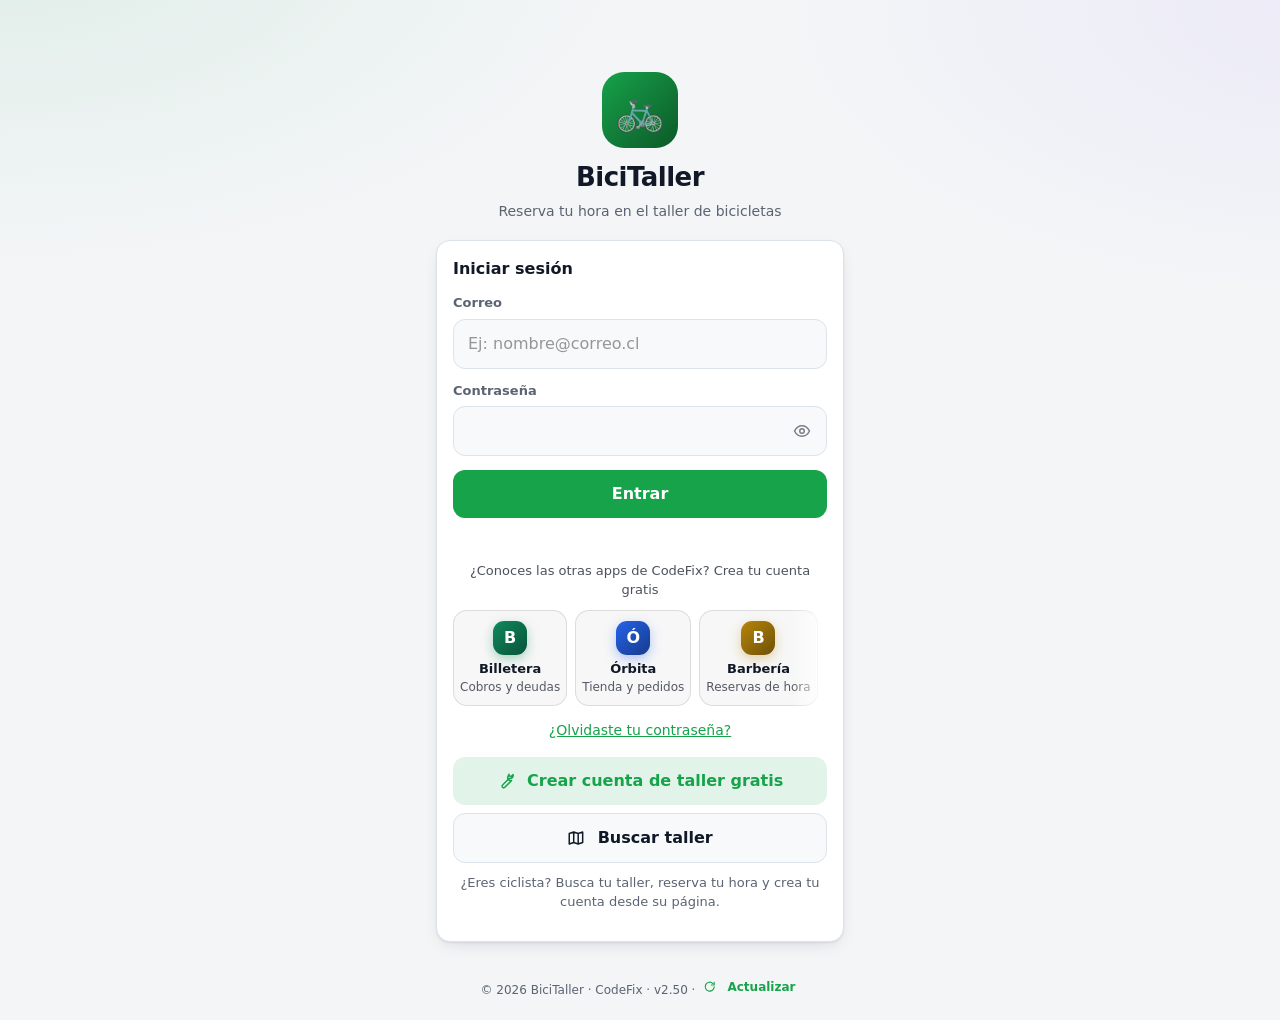
==== index.html @ 2f7cccbc "Datos en bruto inteligentes: montos, teléfonos, RUT, fechas, patentes y correos (núcleo 2.38) Co-Aut" ====
<!doctype html>
<html lang="es">
<head>
<meta charset="utf-8">
<meta name="viewport" content="width=device-width, initial-scale=1, viewport-fit=cover">
<meta name="theme-color" content="#16a34a">
<title>BiciTaller</title>
<link rel="manifest" href="manifest.webmanifest">
<link rel="icon" href="icons/icon-192.png">
<link rel="apple-touch-icon" href="icons/icon-192.png">
<link rel="stylesheet" href="shared/app.css?v=2.2">
<link rel="stylesheet" href="shared/tema.css">
<style>
  main { max-width: 440px; padding-top: 8vh; }
  .marca { text-align: center; margin-bottom: 18px; }
  .marca .logo { width: 76px; height: 76px; border-radius: 22px; margin: 0 auto 10px; display: grid; place-items: center; font-size: 40px;
    background: linear-gradient(135deg, var(--brand), color-mix(in srgb, var(--brand) 55%, #000)); color: #fff; }
  .marca h1 { margin: 0; font-size: 26px; letter-spacing: -.02em; }
</style>
<script src="shared/carga.js"></script>
<script src="shared/humano.js"></script>
</head>
<body>
<main>
  <div class="marca"><div class="logo">🚲</div><h1 id="nombreApp">BiciTaller</h1><p class="muted" id="lema" style="margin:4px 0 0">Reserva tu hora en el taller de bicicletas</p></div>

  <section class="card" id="vEntrar">
    <h2>Iniciar sesión</h2>
    <form id="fEntrar">
      <label for="eEmail">Correo</label><input id="eEmail" type="email" autocomplete="email" required>
      <label for="ePass">Contraseña</label><input id="ePass" type="password" autocomplete="current-password" required>
      <div class="btns"><button type="submit" class="block" id="bEntrar">Entrar</button></div>
      <p class="err" id="eErr"></p>
    </form>
    <p class="muted" style="text-align:center;margin:8px 0 0"><a href="#" id="aOlvide">¿Olvidaste tu contraseña?</a></p>
    <div class="btns" style="margin-top:16px"><a class="btn alt" href="n/#taller">🔧 Crear cuenta de taller gratis</a><a class="btn ghost" href="d/">🗺️ Buscar taller</a></div>
    <p class="sub" style="text-align:center;margin-top:10px">¿Eres ciclista? Busca tu taller, reserva tu hora y crea tu cuenta desde su página.</p>
  </section>

  <section class="card hidden" id="vOlvide">
    <h2>Recuperar contraseña</h2>
    <p class="muted">Te enviaremos un correo con un enlace para crear una contraseña nueva.</p>
    <label for="oEmail">Correo</label><input id="oEmail" type="email" autocomplete="email">
    <div class="btns"><button class="ghost" id="bVolver" type="button">Volver</button><button id="bOlvide" type="button">Enviar enlace</button></div>
    <p class="err" id="oErr"></p>
  </section>

  <section class="card hidden" id="vNueva">
    <h2>Crea tu contraseña nueva</h2>
    <label for="nPass">Contraseña nueva (mínimo 6 caracteres)</label><input id="nPass" type="password" autocomplete="new-password">
    <div class="btns"><button id="bNueva" type="button" class="block">Guardar y entrar</button></div>
    <p class="err" id="nErr"></p>
  </section>
</main>
<script src="shared/config.js?v=2.2"></script>
<script src="shared/vendor/supabase.js"></script>
<script src="shared/app.js?v=2.2"></script>
<script>
(async function () {
  const { $ } = App;
  App.registrarSW(); App.colorApp();
  const params = new URLSearchParams(location.search);
  const volver = params.get('volver');
  const ver = (id) => ['vEntrar', 'vOlvide', 'vNueva'].forEach((v) => $(v).classList.toggle('hidden', v !== id));
  App.cargarPublica().then((p) => {
    App.colorApp();
    if (p.textos.app_nombre) { $('nombreApp').textContent = p.textos.app_nombre; document.title = p.textos.app_nombre; }
    if (p.textos.app_lema) $('lema').textContent = p.textos.app_lema;
  });
  App.pie();
  function seguir(c) {
    if (volver && volver.startsWith('/') && !volver.startsWith('//')) location.replace(volver);
    else location.replace(App.ROOT + App.destino(c));
  }
  let recuperando = /type=recovery/.test(location.hash);
  App.sb.auth.onAuthStateChange((ev) => { if (ev === 'PASSWORD_RECOVERY') { recuperando = true; ver('vNueva'); } });

  $('fEntrar').onsubmit = async (e) => {
    e.preventDefault();
    const b = $('bEntrar'); $('eErr').textContent = ''; b.disabled = true; b.textContent = 'Entrando…';
    try { seguir(await App.entrar($('eEmail').value, $('ePass').value)); }
    catch (err) { $('eErr').textContent = err.message; b.disabled = false; b.textContent = 'Entrar'; }
  };
  $('aOlvide').onclick = (e) => { e.preventDefault(); $('oEmail').value = $('eEmail').value; ver('vOlvide'); };
  $('bVolver').onclick = () => ver('vEntrar');
  $('bOlvide').onclick = async () => {
    $('oErr').textContent = '';
    const { error } = await App.sb.auth.resetPasswordForEmail($('oEmail').value.trim(), { redirectTo: App.ROOT });
    if (error) $('oErr').textContent = App.friendly(error); else { App.toast('📧 Revisa tu correo'); ver('vEntrar'); }
  };
  $('bNueva').onclick = async () => {
    const b = $('bNueva'), clave = $('nPass').value; $('nErr').textContent = '';
    if (clave.length < 6) { $('nErr').textContent = 'La contraseña debe tener al menos 6 caracteres.'; return; }
    const t0 = b.textContent; b.disabled = true; b.textContent = 'Guardando…';
    const { error } = await App.sb.auth.updateUser({ password: clave });
    if (error) { $('nErr').textContent = App.friendly(error); b.disabled = false; b.textContent = t0; return; }
    history.replaceState(null, '', location.pathname);
    seguir(await App.refrescar());
  };
  // Enlace de "Olvidé mi contraseña" (o el que manda Supabase): primero se conectan los botones y recién ahí se muestra la clave nueva
  // (antes se cortaba aquí arriba y "Guardar y entrar" no hacía nada).
  if (recuperando) { ver('vNueva'); return; }
  try { const c = await App.refrescar(); if (c && !recuperando) { seguir(c); return; } } catch (e) { /* sin sesión */ }
})();
</script>
<script src="shared/iconos.js"></script>
<script src="shared/instalar.js"></script>
<script src="shared/barra.js"></script>
<script src="shared/auto.js"></script>
<script src="shared/fotos.js"></script>
<script src="shared/voz.js"></script>
<script src="shared/respaldo.js"></script>
<script src="shared/pagos.js"></script>
<script src="shared/verificar.js"></script>
<script src="shared/premium.js"></script>
<script src="shared/ayuda.js"></script>
<script src="shared/datos.js"></script>
</body>
</html>
---- shared/app.css ----
/* BiciTaller · estilos compartidos. El color de marca (--brand) es el del taller. */
:root {
  --brand: #16a34a;
  --brand-ink: #ffffff;
  --brand-soft: color-mix(in srgb, var(--brand) 12%, transparent);
  --brand-line: color-mix(in srgb, var(--brand) 35%, transparent);
  --bg: #f4f6f8;
  --card: #ffffff;
  --text: #0f172a;
  --muted: #64748b;
  --line: #e3e8ee;
  --field: #f8fafc;
  --ok: #059669;
  --warn: #d97706;
  --bad: #dc2626;
  --gold: #f59e0b;
  --shadow: 0 1px 2px rgba(15, 23, 42, .05), 0 6px 18px rgba(15, 23, 42, .06);
  --r: 18px;
  --r-sm: 12px;
  color-scheme: light;
}
@media (prefers-color-scheme: dark) {
  :root:not([data-theme="light"]) {
    --bg: #0b0f16; --card: #131a25; --text: #e7edf5; --muted: #93a3b8; --line: #243145; --field: #0f1520;
    --brand-soft: color-mix(in srgb, var(--brand) 22%, transparent);
    --shadow: 0 1px 2px rgba(0, 0, 0, .3), 0 6px 20px rgba(0, 0, 0, .25);
    color-scheme: dark;
  }
}
/* Modo oscuro elegido a mano (Mi cuenta → Apariencia) */
:root[data-theme="dark"] {
  --bg: #0b0f16; --card: #131a25; --text: #e7edf5; --muted: #93a3b8; --line: #243145; --field: #0f1520;
  --brand-soft: color-mix(in srgb, var(--brand) 22%, transparent);
  --shadow: 0 1px 2px rgba(0, 0, 0, .3), 0 6px 20px rgba(0, 0, 0, .25);
  color-scheme: dark;
}
.swatch-row { display: flex; flex-wrap: wrap; gap: 8px; margin-top: 6px; align-items: center; }
.swatch-row button { width: 36px; height: 36px; padding: 0; border-radius: 50%; border: 3px solid var(--card); box-shadow: 0 0 0 1px var(--line); }
.swatch-row button.on { box-shadow: 0 0 0 2px var(--text); }
/* Elegir mensual / anual */
.periodos { display: grid; grid-template-columns: 1fr 1fr; gap: 8px; margin-bottom: 10px; }
.periodos .opc { margin: 0; height: 100%; }
.periodos .opc.on { border-width: 2px; }
/* Gráficos */
.chart { display: flex; align-items: flex-end; gap: 6px; height: 150px; margin-top: 10px; }
.chart > div { flex: 1; min-width: 0; display: flex; flex-direction: column; align-items: center; justify-content: flex-end; gap: 4px; height: 100%; font-size: 11px; color: var(--muted); }
.chart > div i { display: block; width: 100%; max-width: 46px; border-radius: 7px 7px 0 0; background: var(--brand); min-height: 2px; }
.chart > div i.b2 { background: color-mix(in srgb, var(--brand) 40%, var(--line)); border-radius: 0; }
.chart > div b { color: var(--text); font-size: 11px; white-space: nowrap; }
.hbar { display: grid; grid-template-columns: minmax(110px, 46%) 1fr auto; gap: 8px; align-items: center; margin: 8px 0; font-size: 14px; }
.hbar span { overflow: hidden; text-overflow: ellipsis; white-space: nowrap; }
.hbar div { height: 12px; border-radius: 99px; background: var(--line); overflow: hidden; }
.hbar div i { display: block; height: 100%; background: var(--brand); border-radius: 99px; }
.leyenda { display: flex; flex-wrap: wrap; gap: 12px; font-size: 13px; color: var(--muted); margin-top: 8px; }
.leyenda i { display: inline-block; width: 10px; height: 10px; border-radius: 3px; margin-right: 4px; vertical-align: middle; }
* { box-sizing: border-box; }
html, body { margin: 0; }
body {
  background: var(--bg); color: var(--text);
  font: 16px/1.5 system-ui, -apple-system, "Segoe UI", Roboto, "Helvetica Neue", Arial, sans-serif;
  -webkit-font-smoothing: antialiased; -webkit-tap-highlight-color: transparent;
}
body.con-tabs { padding-bottom: calc(80px + env(safe-area-inset-bottom)); }
a { color: var(--brand); }
img { max-width: 100%; }

/* Barra superior */
header.top {
  position: sticky; top: 0; z-index: 10; display: flex; align-items: center; gap: 10px;
  padding: calc(10px + env(safe-area-inset-top)) 16px 10px;
  background: color-mix(in srgb, var(--card) 90%, transparent); backdrop-filter: blur(14px); -webkit-backdrop-filter: blur(14px);
  border-bottom: 1px solid var(--line);
}
header.top .logo { width: 34px; height: 34px; border-radius: 10px; flex: none; display: grid; place-items: center; font-size: 18px;
  background: var(--brand) center / cover no-repeat; color: var(--brand-ink); }
header.top h1 { font-size: 17px; margin: 0; flex: 1; min-width: 0; white-space: nowrap; overflow: hidden; text-overflow: ellipsis; }
header.top .icon-btn { position: relative; }
.icon-btn { width: 40px; height: 40px; border-radius: 12px; display: grid; place-items: center; border: 0; background: var(--field);
  color: var(--text); font-size: 19px; cursor: pointer; padding: 0; text-decoration: none; }
.badge { position: absolute; top: -4px; right: -4px; min-width: 19px; height: 19px; padding: 0 5px; border-radius: 99px;
  background: var(--bad); color: #fff; font-size: 11px; font-weight: 700; display: grid; place-items: center; }

main { max-width: 780px; margin: 0 auto; padding: 16px; }

/* Tarjetas */
.card { background: var(--card); border: 1px solid var(--line); border-radius: var(--r); padding: 16px; margin-bottom: 14px; box-shadow: var(--shadow); }
.card h2 { font-size: 16px; margin: 0 0 10px; display: flex; align-items: center; gap: 8px; flex-wrap: wrap; }
.card h3 { font-size: 15px; margin: 14px 0 6px; }
.grid { display: grid; gap: 12px; }
.grid > .card { margin: 0; }
.stats { display: grid; grid-template-columns: repeat(auto-fill, minmax(150px, 1fr)); gap: 10px; margin-bottom: 14px; }
.stats .card { margin: 0; padding: 12px 14px; }
.stats b { display: block; font-size: 22px; letter-spacing: -.02em; font-variant-numeric: tabular-nums; }
.stats span { font-size: 13px; color: var(--muted); }

/* Formularios */
label { display: block; font-size: 13px; font-weight: 600; color: var(--muted); margin: 12px 0 6px; }
input, select, textarea {
  width: 100%; padding: 12px 14px; font: inherit; color: var(--text); background: var(--field);
  border: 1px solid var(--line); border-radius: var(--r-sm);
}
input:focus, select:focus, textarea:focus { outline: none; border-color: var(--brand); box-shadow: 0 0 0 4px var(--brand-soft); }
textarea { min-height: 80px; resize: vertical; }
input[type=checkbox], input[type=radio] { width: 20px; height: 20px; accent-color: var(--brand); flex: none; }
input[type=color] { padding: 4px; height: 46px; }
.row { display: flex; gap: 10px; flex-wrap: wrap; }
.row > * { flex: 1 1 140px; min-width: 0; }
.check { display: flex; align-items: center; gap: 10px; font-size: 15px; color: var(--text); font-weight: 500; margin: 12px 0 0; }

/* Botones */
button, .btn {
  display: inline-flex; align-items: center; justify-content: center; gap: 6px; padding: 12px 18px;
  font: inherit; font-weight: 600; border: 0; border-radius: var(--r-sm); cursor: pointer; text-decoration: none;
  background: var(--brand); color: var(--brand-ink); transition: filter .15s, transform .08s;
}
button:hover, .btn:hover { filter: brightness(1.06); }
button:active, .btn:active { transform: scale(.98); }
button:disabled { opacity: .5; cursor: default; }
button:focus-visible, .btn:focus-visible { outline: 3px solid var(--brand-line); outline-offset: 2px; }
.alt { background: var(--brand-soft) !important; color: var(--brand) !important; }
.ghost { background: var(--field) !important; color: var(--text) !important; border: 1px solid var(--line) !important; }
.danger { background: color-mix(in srgb, var(--bad) 12%, transparent) !important; color: var(--bad) !important; }
.okb { background: var(--ok) !important; color: #fff !important; }
.gold { background: linear-gradient(135deg, #fbbf24, #f59e0b) !important; color: #3b2300 !important; }
.small { padding: 8px 12px; font-size: 14px; border-radius: 10px; }
.block { width: 100%; }
.btns { display: flex; flex-wrap: wrap; gap: 8px; margin-top: 14px; }
.btns > * { flex: 1 1 auto; }

/* Listas */
.list { list-style: none; padding: 0; margin: 0; }
.list li { display: flex; align-items: center; gap: 10px; padding: 12px 0; border-bottom: 1px solid var(--line); }
.list li:last-child { border-bottom: 0; }
.grow { flex: 1; min-width: 0; overflow-wrap: anywhere; }
.muted { color: var(--muted); font-size: 14px; }
.sub { color: var(--muted); font-size: 13px; }
.empty { text-align: center; color: var(--muted); padding: 26px 8px; }
.err { color: var(--bad); font-size: 14px; min-height: 1.2em; margin: 8px 0 0; }
.hidden { display: none !important; }
.clic { cursor: pointer; }

/* Etiquetas */
.pill { display: inline-flex; align-items: center; gap: 4px; font-size: 12px; font-weight: 700; line-height: 1; padding: 5px 9px;
  border-radius: 99px; background: var(--field); color: var(--muted); border: 1px solid var(--line); white-space: nowrap; }
.pill.ok { background: color-mix(in srgb, var(--ok) 15%, transparent); color: var(--ok); border-color: transparent; }
.pill.warn { background: color-mix(in srgb, var(--warn) 16%, transparent); color: var(--warn); border-color: transparent; }
.pill.bad { background: color-mix(in srgb, var(--bad) 13%, transparent); color: var(--bad); border-color: transparent; }
.pill.info { background: color-mix(in srgb, #3b82f6 15%, transparent); color: #2563eb; border-color: transparent; }
.pill.pro { background: linear-gradient(135deg, #fbbf24, #f59e0b); color: #3b2300; border-color: transparent; }
.pill.dark { background: var(--text); color: var(--card); border-color: transparent; }
.stars { color: var(--gold); letter-spacing: 1px; white-space: nowrap; }

/* Pestañas inferiores */
nav.tabs {
  position: fixed; left: 0; right: 0; bottom: 0; z-index: 10; display: flex; gap: 4px;
  padding: 6px 8px calc(6px + env(safe-area-inset-bottom));
  background: color-mix(in srgb, var(--card) 92%, transparent); backdrop-filter: blur(14px); -webkit-backdrop-filter: blur(14px);
  border-top: 1px solid var(--line);
}
nav.tabs button { flex: 1; flex-direction: column; gap: 2px; background: none; color: var(--muted); font-size: 11.5px; padding: 6px 2px; border-radius: 14px; position: relative; }
nav.tabs button span.i { font-size: 20px; line-height: 1.1; }
nav.tabs button.on { color: var(--brand); background: var(--brand-soft); }
nav.tabs .badge { top: 0; right: calc(50% - 22px); }
.seg { display: flex; gap: 6px; overflow-x: auto; padding-bottom: 8px; margin-bottom: 4px; scrollbar-width: none; }
.seg::-webkit-scrollbar { display: none; }
.seg button { flex: none; padding: 8px 12px; font-size: 14px; border-radius: 99px; background: var(--card); color: var(--text); border: 1px solid var(--line); }
.seg button.on { background: var(--brand); color: var(--brand-ink); border-color: transparent; }
.view { display: none; }
.view.on { display: block; animation: aparecer .18s ease-out; }
@keyframes aparecer { from { opacity: .4; transform: translateY(4px); } to { opacity: 1; transform: none; } }
@media (prefers-reduced-motion: reduce) { .view.on { animation: none; } }

/* Calendario de días y horas */
.dias { display: flex; gap: 6px; overflow-x: auto; padding: 2px 0 8px; scrollbar-width: thin; }
.dias button { flex: none; flex-direction: column; gap: 0; min-width: 58px; padding: 8px 6px; font-size: 12px;
  background: var(--field); color: var(--text); border: 1px solid var(--line); }
.dias button b { font-size: 18px; }
.dias button.on { background: var(--brand); color: var(--brand-ink); border-color: transparent; }
.dias button:disabled { opacity: .35; }
.horas { display: grid; grid-template-columns: repeat(auto-fill, minmax(78px, 1fr)); gap: 8px; margin-top: 8px; }
.horas button { background: var(--field); color: var(--text); border: 1px solid var(--line); padding: 10px 4px; }
.horas button.on { background: var(--brand); color: var(--brand-ink); border-color: transparent; }
.opc { display: flex; gap: 10px; align-items: flex-start; width: 100%; text-align: left; justify-content: flex-start; padding: 12px 14px;
  background: var(--field); color: var(--text); border: 1px solid var(--line); font-weight: 500; margin-bottom: 8px; }
.opc.on { border-color: var(--brand); box-shadow: 0 0 0 3px var(--brand-soft); background: var(--card); }
.opc small { display: block; color: var(--muted); font-weight: 400; }

/* Diálogos y avisos */
dialog { border: 0; border-radius: var(--r); padding: 0; width: min(560px, calc(100vw - 24px)); max-height: calc(100vh - 40px);
  background: var(--card); color: var(--text); box-shadow: 0 20px 60px rgba(0, 0, 0, .35); }
dialog::backdrop { background: rgba(15, 23, 42, .55); }
dialog .card { margin: 0; border: 0; box-shadow: none; }
#toast { position: fixed; left: 50%; bottom: calc(92px + env(safe-area-inset-bottom)); transform: translateX(-50%) translateY(14px);
  background: var(--text); color: var(--card); padding: 12px 18px; border-radius: 14px; font-weight: 500; opacity: 0;
  pointer-events: none; transition: .22s; max-width: 92vw; z-index: 100; text-align: center; }
#toast.show { opacity: 1; transform: translateX(-50%) translateY(0); }
.aviso { display: flex; gap: 10px; padding: 12px 14px; border-radius: var(--r-sm); background: var(--brand-soft); margin-bottom: 14px; font-size: 14px; }
.aviso.warn { background: color-mix(in srgb, var(--warn) 14%, transparent); }
.aviso.bad { background: color-mix(in srgb, var(--bad) 12%, transparent); }
.notif { padding: 12px 0; border-bottom: 1px solid var(--line); cursor: pointer; }
.notif.nueva b::before { content: '● '; color: var(--brand); }
.comprobante img { width: 100%; border-radius: 12px; border: 1px solid var(--line); background: #fff; }
.qr img { width: 180px; height: 180px; image-rendering: pixelated; background: #fff; padding: 8px; border-radius: 12px; }
.link { word-break: break-all; font-size: 14px; background: var(--field); border: 1px solid var(--line); border-radius: 10px; padding: 10px; }
.precio { font-weight: 800; font-variant-numeric: tabular-nums; }
.antes { text-decoration: line-through; color: var(--muted); font-size: 13px; margin-left: 6px; }
.hero { display: flex; gap: 14px; align-items: center; }
.hero .logo { width: 64px; height: 64px; border-radius: 18px; flex: none; display: grid; place-items: center; font-size: 30px;
  background: var(--brand) center / cover no-repeat; color: var(--brand-ink); }
.hero h1 { margin: 0; font-size: 22px; letter-spacing: -.02em; }
.plan { border: 2px solid var(--line); }
.plan.premium { border-color: var(--gold); background: linear-gradient(160deg, color-mix(in srgb, var(--gold) 9%, var(--card)), var(--card) 60%); }
.plan ul { padding-left: 20px; margin: 8px 0; }
footer.pie { text-align: center; font-size: 12px; color: var(--muted); padding: 20px 8px 6px; }
footer.pie button { background: none; color: var(--brand); padding: 2px 4px; font-size: 12px; font-weight: 700; }
.items .it { display: grid; grid-template-columns: 70px 1fr 40px; gap: 6px; margin-bottom: 8px; }
.items .it input[data-k=nombre] { grid-column: 1 / -1; }
.items .it input { padding: 9px 10px; }
.items .it button { padding: 6px; }
.tl { list-style: none; padding: 0; margin: 10px 0 0; }
.tl li { position: relative; padding: 0 0 14px 26px; color: var(--muted); font-size: 14px; }
.tl li::before { content: ''; position: absolute; left: 5px; top: 6px; width: 11px; height: 11px; border-radius: 50%; background: var(--line); }
.tl li.ok { color: var(--text); }
.tl li.ok::before { background: var(--brand); }
.cuenta-atras { font-size: 28px; font-weight: 800; font-variant-numeric: tabular-nums; }
@media print { header.top, nav.tabs, .btns, .no-print { display: none !important; } body { background: #fff; padding: 0; } }
.chatwin { position: fixed; right: 12px; bottom: calc(84px + env(safe-area-inset-bottom)); width: min(380px, calc(100vw - 24px)); z-index: 60;
  background: var(--card); border: 1px solid var(--line); border-radius: 18px; box-shadow: 0 16px 40px rgba(0, 0, 0, .3); overflow: hidden; }
.chathead { display: flex; align-items: center; gap: 6px; padding: 8px 10px; background: var(--brand); color: var(--brand-ink); }
.chathead b { cursor: pointer; white-space: nowrap; overflow: hidden; text-overflow: ellipsis; }
.chathead .icon-btn { width: 32px; height: 32px; font-size: 15px; background: color-mix(in srgb, var(--brand-ink) 18%, transparent); color: var(--brand-ink); }
.chathead .badge { position: static; }
.chatwin.min .chatbody { display: none; }
.chatwin.min { width: auto; max-width: 260px; }
.chatmsgs { height: min(50vh, 380px); overflow: auto; display: flex; flex-direction: column; gap: 6px; padding: 10px; }
.burb { max-width: 80%; padding: 8px 12px; border-radius: 14px; align-self: flex-start; background: var(--field); border: 1px solid var(--line); overflow-wrap: anywhere; }
.burb.mia { align-self: flex-end; background: var(--brand); color: var(--brand-ink); border-color: transparent; }
.burb img { display: block; max-width: 100%; border-radius: 10px; margin-bottom: 4px; cursor: pointer; }
.burb .hora { font-size: 11px; opacity: .7; margin-top: 2px; }
.chatin { display: flex; gap: 6px; padding: 8px; border-top: 1px solid var(--line); align-items: center; }
.chatin .chattxt { flex: 1; padding: 10px 12px; }
.chatin .chatenv { padding: 10px 14px; }
.flotante { position: fixed; right: 14px; z-index: 9; width: 46px; height: 46px; border-radius: 50%; padding: 0; font-size: 20px; box-shadow: 0 6px 18px rgba(0, 0, 0, .25); }
.flotante .badge { top: -4px; right: -4px; }
/* Botón flotante de ayuda: el contenido termina antes de él y se esconde mientras bajas (vuelve al soltar). */
body:has(> .flotante) main { padding-bottom: 76px; }
.flotante { transition: opacity .2s, transform .2s; }
.flotante.cfx-esconde { opacity: 0; transform: scale(.8); pointer-events: none; }
.cfx-cab > .flotante.en-cab { position: relative; right: auto; bottom: auto; width: 36px; height: 36px; min-height: 0; font-size: 16px; display: grid; place-items: center; box-shadow: 0 1px 3px rgba(15, 23, 42, .12); }
.cfx-cab > .flotante.en-cab svg { width: 20px; height: 20px; margin: 0; }
---- shared/tema.css ----
/* CodeFix · Núcleo · Diseño común de todas las apps (mismo archivo en cada repositorio).
   Misma familia visual (la de la Billetera): fondo, tarjetas, textos, bordes, radios, sombras, letra y modo oscuro.
   Cada app conserva SU color de marca (--brand / --marca), y el que elige el negocio en la app sigue mandando
   (se aplica en línea sobre <html> y le gana a este archivo). Se carga DESPUÉS del CSS propio de cada app.
   Las variables tienen los nombres de todas las apps (brand/bg/card/text… y marca/fondo/tarjeta/texto…). */
:root {
  --cfx-fondo: #f3f5f7; --cfx-tarjeta: #ffffff; --cfx-campo: #f7f9fb; --cfx-texto: #111827; --cfx-texto-2: #5b6472;
  --cfx-borde: #dce3ea; --cfx-sombra: 0 1px 2px rgba(15, 23, 42, .07), 0 6px 18px -6px rgba(15, 23, 42, .14);
  --cfx-radio: 14px; --cfx-radio-chico: 12px;
  --cfx-letra: system-ui, -apple-system, "Segoe UI", Roboto, "Helvetica Neue", Arial, sans-serif;
  --cfx-ok: #16a34a; --cfx-mal: #dc2626; --cfx-aviso: #ea580c;
}
:root, :root[data-theme="light"] {
  /* nombres de CodeFix Apps, Barbería, BiciTaller, Estaciona y Centro de Mando */
  --bg: var(--cfx-fondo); --card: var(--cfx-tarjeta); --card2: var(--cfx-campo); --field: var(--cfx-campo);
  --text: var(--cfx-texto); --ink: var(--cfx-texto); --muted: var(--cfx-texto-2); --line: var(--cfx-borde);
  --shadow: var(--cfx-sombra); --radius: var(--cfx-radio); --radius-sm: var(--cfx-radio-chico); --r: var(--cfx-radio); --r-sm: var(--cfx-radio-chico);
  --font: var(--cfx-letra); --ok: var(--cfx-ok); --bad: var(--cfx-mal);
  /* nombres de la Billetera */
  --fondo: var(--cfx-fondo); --tarjeta: var(--cfx-tarjeta); --texto: var(--cfx-texto); --texto-2: var(--cfx-texto-2);
  --borde: var(--cfx-borde); --sombra: var(--cfx-sombra); --radio: var(--cfx-radio);
}
/* Modo oscuro: automático según el celular, o el que elija la persona en la app */
@media (prefers-color-scheme: dark) {
  :root:not([data-theme="light"]):not(.claro):not(.light) {
    --cfx-fondo: #0e1318; --cfx-tarjeta: #161d25; --cfx-campo: #1b232d; --cfx-texto: #e8edf2; --cfx-texto-2: #9aa6b2;
    --cfx-borde: #2d3a49; --cfx-sombra: 0 1px 0 rgba(255, 255, 255, .03) inset, 0 8px 22px -10px rgba(0, 0, 0, .75);
  }
}
:root[data-theme="dark"], html.dark, html.oscuro, body.dark, body.oscuro {
  --cfx-fondo: #0e1318; --cfx-tarjeta: #161d25; --cfx-campo: #1b232d; --cfx-texto: #e8edf2; --cfx-texto-2: #9aa6b2;
  --cfx-borde: #2d3a49; --cfx-sombra: 0 1px 0 rgba(255, 255, 255, .03) inset, 0 8px 22px -10px rgba(0, 0, 0, .75);
  --bg: var(--cfx-fondo); --card: var(--cfx-tarjeta); --card2: var(--cfx-campo); --field: var(--cfx-campo);
  --text: var(--cfx-texto); --ink: var(--cfx-texto); --muted: var(--cfx-texto-2); --line: var(--cfx-borde); --shadow: var(--cfx-sombra);
  --fondo: var(--cfx-fondo); --tarjeta: var(--cfx-tarjeta); --texto: var(--cfx-texto); --texto-2: var(--cfx-texto-2);
  --borde: var(--cfx-borde); --sombra: var(--cfx-sombra);
}
/* Detalles comunes que dan la misma "familia" sin cambiar cómo funciona cada pantalla */
body { font-family: var(--cfx-letra); -webkit-font-smoothing: antialiased; }
input, select, textarea, button { font-family: inherit; }
:focus-visible { outline: 3px solid color-mix(in srgb, var(--brand, var(--marca, #2563eb)) 45%, transparent); outline-offset: 2px; }
/* ===== Núcleo 1.2 · Barra de abajo común (nucleo/barra.js): [principal][principal][ + ][principal][Más] =====
   En celulares y tablets. En computador cada app mantiene su menú (barra lateral, etc.). */
@media (max-width: 899px) {
  nav.cfx-barra {
    position: fixed !important; left: 0 !important; right: 0 !important; bottom: 0 !important; top: auto !important; width: auto !important; z-index: 40;
    display: grid !important; grid-template-columns: repeat(var(--cfx-n, 5), minmax(0, 1fr)) !important; align-items: end; gap: 0 !important;
    padding: 6px 4px calc(6px + env(safe-area-inset-bottom)) !important; margin: 0 !important; border: 0 !important; border-top: 1px solid var(--cfx-borde) !important; border-radius: 0 !important;
    background: var(--cfx-tarjeta) !important; box-shadow: 0 -4px 18px rgba(15, 23, 42, .06) !important; backdrop-filter: none !important; -webkit-backdrop-filter: none !important; overflow: visible !important;
  }
  nav.cfx-barra > a, nav.cfx-barra > button {
    display: flex !important; flex-direction: column !important; align-items: center !important; justify-content: flex-end !important; gap: 3px !important;
    min-width: 0 !important; width: auto !important; height: auto !important; min-height: 50px !important; margin: 0 !important; padding: 4px 2px !important;
    border: 0 !important; border-radius: 12px !important; background: none !important; box-shadow: none !important;
    color: var(--cfx-texto-2) !important; font: 600 11px/1.15 var(--cfx-letra) !important; text-align: center !important; text-decoration: none !important;
    white-space: nowrap; overflow: hidden; text-overflow: ellipsis; position: relative; transform: none !important;
    -webkit-tap-highlight-color: transparent; outline: none;  /* sin mancha oscura al tocar (Android) */
  }
  nav.cfx-barra > :focus-visible { outline: 2px solid var(--brand, var(--marca, #2563eb)); outline-offset: 2px; }
  nav.cfx-barra > a > small, nav.cfx-barra > button > small { font: inherit !important; margin: 0 !important; }
  nav.cfx-barra > a > span:first-child, nav.cfx-barra > button > span:first-child, nav.cfx-barra .cfx-ico {
    display: grid !important; place-items: center !important; width: 26px !important; height: 26px !important; margin: 0 auto !important; padding: 0 !important;
    font-size: 21px !important; line-height: 1 !important; background: none !important; box-shadow: none !important; border-radius: 0 !important; color: inherit !important;
  }
  nav.cfx-barra svg { width: 23px !important; height: 23px !important; display: block; margin: 0 auto; }
  nav.cfx-barra > .on, nav.cfx-barra > .activo, nav.cfx-barra > [aria-current="page"] { color: var(--brand, var(--marca, #2563eb)) !important; }
  nav.cfx-barra > .on::before, nav.cfx-barra > .activo::before { content: ''; position: absolute; top: 0; left: 30%; right: 30%; height: 3px; border-radius: 0 0 3px 3px; background: currentColor; }
  /* El + grande, con color, un poco más arriba que el resto */
  nav.cfx-barra > .cfx-mas { overflow: visible; color: var(--cfx-texto) !important; font-size: 0 !important; justify-content: center !important; }  /* solo el +, sin texto */
  nav.cfx-barra > .cfx-mas::before { display: none; }
  nav.cfx-barra > .cfx-mas .cfx-ico, nav.cfx-barra > .cfx-mas > svg:first-child, nav.cfx-barra > .cfx-mas > span:first-child {
    width: 56px !important; height: 56px !important; margin: -22px auto 0 !important; border-radius: 50% !important;
    background: var(--brand, var(--marca, #2563eb)) !important; color: var(--cfx-mas-ink, #111827) !important;
    box-shadow: 0 6px 16px color-mix(in srgb, var(--brand, var(--marca, #2563eb)) 45%, transparent), 0 0 0 4px var(--cfx-tarjeta) !important;
  }
  nav.cfx-barra > .cfx-mas span svg { width: 28px !important; height: 28px !important; margin: 0 !important; }
  nav.cfx-barra > .cfx-mas > svg:first-child { padding: 14px !important; box-sizing: border-box !important; }
  nav.cfx-barra > .cfx-mas:active > :first-child { transform: scale(.94); }
  nav.cfx-barra .cfx-oculto { display: none !important; }
  nav.cfx-barra .badge, nav.cfx-barra .punto { position: absolute !important; top: 2px !important; left: calc(50% + 6px) !important; right: auto !important; }
  body.cfx-con-barra { padding-bottom: calc(78px + env(safe-area-inset-bottom)) !important; }
}
/* Computador (900 px o más): la misma barra pasa a ser un menú lateral. Se ven todos los botones (sin "Más" ni repetidos) y el + arriba. */
@media (min-width: 900px) {
  nav.cfx-barra {
    position: fixed !important; top: 0 !important; bottom: 0 !important; left: 0 !important; right: auto !important; width: 220px !important; height: auto !important; z-index: 40;
    display: flex !important; flex-direction: column !important; align-items: stretch !important; justify-content: flex-start !important; gap: 4px !important;
    padding: 76px 10px 16px !important; margin: 0 !important; border: 0 !important; border-right: 1px solid var(--cfx-borde) !important; border-radius: 0 !important;
    background: var(--cfx-tarjeta) !important; box-shadow: none !important; overflow-y: auto !important; transform: none !important; backdrop-filter: none !important;
  }
  nav.cfx-barra > a, nav.cfx-barra > button {
    display: flex !important; flex-direction: row !important; align-items: center !important; justify-content: flex-start !important; gap: 12px !important; flex: none !important;
    width: 100% !important; min-width: 0 !important; height: auto !important; min-height: 44px !important; margin: 0 !important; padding: 10px 12px !important;
    border: 0 !important; border-radius: 12px !important; background: none !important; box-shadow: none !important; transform: none !important;
    color: var(--cfx-texto-2) !important; font: 600 14px/1.2 var(--cfx-letra) !important; text-align: left !important; text-decoration: none !important;
    white-space: nowrap; overflow: hidden; text-overflow: ellipsis; position: relative; cursor: pointer;
  }
  nav.cfx-barra > a:hover, nav.cfx-barra > button:hover { background: var(--cfx-campo) !important; }
  nav.cfx-barra > a > small, nav.cfx-barra > button > small { font: inherit !important; margin: 0 !important; }
  nav.cfx-barra > a > span:first-child, nav.cfx-barra > button > span:first-child, nav.cfx-barra .cfx-ico {
    display: grid !important; place-items: center !important; flex: none !important; width: 24px !important; height: 24px !important; margin: 0 !important; padding: 0 !important;
    font-size: 19px !important; line-height: 1 !important; background: none !important; box-shadow: none !important; border-radius: 0 !important; color: inherit !important;
  }
  nav.cfx-barra svg { width: 20px !important; height: 20px !important; display: block; margin: 0 !important; padding: 0 !important; }
  nav.cfx-barra > .on, nav.cfx-barra > .activo, nav.cfx-barra > [aria-current="page"] {
    color: var(--brand, var(--marca, #2563eb)) !important; background: color-mix(in srgb, var(--brand, var(--marca, #2563eb)) 12%, transparent) !important;
  }
  nav.cfx-barra > .on::before, nav.cfx-barra > .activo::before, nav.cfx-barra > .cfx-mas::before { display: none !important; }
  nav.cfx-barra > .cfx-mas { order: -1; align-self: center !important; width: 52px !important; min-height: 52px !important; height: 52px !important; padding: 0 !important; margin-bottom: 12px !important; border-radius: 50% !important;
    justify-content: center !important; font-size: 0 !important; background: var(--brand, var(--marca, #2563eb)) !important; color: var(--cfx-mas-ink, #111827) !important; }
  nav.cfx-barra > .cfx-mas:hover { filter: brightness(1.08); }
  nav.cfx-barra > .cfx-mas .cfx-ico, nav.cfx-barra > .cfx-mas > svg:first-child, nav.cfx-barra > .cfx-mas > span:first-child { width: 26px !important; height: 26px !important; background: none !important; color: inherit !important; }
  nav.cfx-barra > .cfx-mas svg { width: 26px !important; height: 26px !important; }
  nav.cfx-barra .cfx-oculto { display: flex !important; }
  nav.cfx-barra > .cfx-menu { display: none !important; }
  nav.cfx-barra .badge, nav.cfx-barra .punto, nav.cfx-barra .num { position: static !important; margin-left: auto !important; transform: none !important; }
  body.cfx-con-barra { padding-left: 220px !important; padding-bottom: 24px !important; }
  body.cfx-con-barra .cfx-hoja { left: 232px !important; }
}
@media (max-width: 360px) { nav.cfx-barra > a, nav.cfx-barra > button { font-size: 10px !important; } nav.cfx-barra > .cfx-mas .cfx-ico { width: 50px !important; height: 50px !important; } }
/* Menú en cuadrícula (igual en todas las apps): Más / Ajustes = tarjetas; dentro de cada sección, pestañas en tira. */
.cfx-grilla { display: grid !important; grid-template-columns: repeat(auto-fill, minmax(150px, 1fr)) !important; gap: 10px !important; grid-auto-rows: 1fr !important; padding: 0 !important; margin: 0 0 12px !important;
  list-style: none !important; background: none !important; border: 0 !important; box-shadow: none !important; }
.cfx-grilla > li { display: block !important; margin: 0 !important; padding: 0 !important; border: 0 !important; }
.cfx-grilla > a, .cfx-grilla > button, .cfx-grilla > li > a {
  display: flex !important; flex-direction: column !important; align-items: flex-start !important; justify-content: flex-start !important; gap: 6px !important;
  width: 100% !important; height: 100% !important; min-height: 112px !important; margin: 0 !important; padding: 14px !important; box-sizing: border-box; position: relative;
  border-radius: 18px !important; background: var(--cfx-tarjeta) !important; border: 1px solid var(--cfx-borde) !important; box-shadow: var(--cfx-sombra, none);
  color: var(--cfx-texto) !important; font: 700 14px/1.25 var(--cfx-letra) !important; text-align: left !important; text-decoration: none !important; white-space: normal !important; cursor: pointer; }
.cfx-grilla > a:hover, .cfx-grilla > button:hover, .cfx-grilla > li > a:hover { border-color: var(--brand, var(--marca, #2563eb)) !important; }
.cfx-grilla .ic-caja, .cfx-grilla > button > span:first-child { font-size: 24px; }
/* Todas las tarjetas del mismo alto (dos líneas de texto) y el cuadrado del ícono del mismo tamaño en todas. */
.cfx-grilla .ic-caja { width: 40px !important; height: 40px !important; min-width: 40px !important; flex: none !important; }
.cfx-grilla .chev, .cfx-grilla .flecha, .cfx-grilla a > .muted:last-child { display: none !important; }
.cfx-grilla .badge, .cfx-grilla .num, .cfx-grilla .punto, .cfx-grilla .tag { position: absolute !important; top: 10px !important; right: 10px !important; }
@media (max-width: 360px) { .cfx-grilla { grid-template-columns: 1fr 1fr !important; } }
/* Hoja "Más" del núcleo */
.cfx-mv { position: fixed; inset: 0; z-index: 90; background: rgba(0, 0, 0, .4); display: flex; align-items: flex-end; justify-content: center; opacity: 0; transition: opacity .18s; }
.cfx-mv.on { opacity: 1; }
.cfx-mh { width: 100%; max-width: 520px; background: var(--cfx-tarjeta); color: var(--cfx-texto); border-radius: 20px 20px 0 0; padding: 8px 14px calc(16px + env(safe-area-inset-bottom)); transform: translateY(20px); transition: transform .18s; }
.cfx-mv.on .cfx-mh { transform: none; }
.cfx-mh-asa { width: 40px; height: 4px; border-radius: 2px; background: var(--cfx-borde); margin: 4px auto 12px; }
.cfx-mh-grid { display: grid; grid-template-columns: repeat(3, 1fr); gap: 8px; }
.cfx-mh-op { display: flex; flex-direction: column; align-items: center; justify-content: center; gap: 6px; min-height: 78px; padding: 10px 4px; border-radius: 14px;
  border: 1px solid var(--cfx-borde); background: var(--cfx-campo); color: var(--cfx-texto); font: 600 12px/1.2 var(--cfx-letra); text-align: center; cursor: pointer; }
.cfx-mh-op svg { width: 24px; height: 24px; }
.cfx-mh-op .badge, .cfx-mh-op .punto { display: none; }
/* Núcleo 1.5 · Micrófono para dictar en los campos de texto (nucleo/voz.js) */
.cfx-voz { display: grid; place-items: center; padding: 0 !important; min-height: 0 !important; border-radius: 50% !important; border: 0 !important;
  background: color-mix(in srgb, var(--brand, var(--marca, #2563eb)) 14%, var(--cfx-tarjeta)) !important; color: var(--brand, var(--marca, #2563eb)) !important; box-shadow: 0 2px 8px rgba(15, 23, 42, .12) !important; cursor: pointer; }
.cfx-voz svg { width: 60%; height: 60%; }
.cfx-voz.on { background: var(--cfx-mal) !important; color: #fff !important; animation: cfxLatido 1s ease-in-out infinite; }
@keyframes cfxLatido { 50% { transform: scale(1.1); } }
/* Núcleo 2.2 · El + siempre al centro exacto de su círculo (celular y computador) */
nav.cfx-barra > .cfx-mas .cfx-ico { display: grid !important; place-items: center !important; line-height: 0 !important; padding: 0 !important; box-sizing: border-box !important; text-indent: 0 !important; }
nav.cfx-barra > .cfx-mas .cfx-ico svg { display: block !important; margin: 0 !important; flex: none !important; }
/* Computador: el contenido de cada pestaña centrado y con ancho máximo (a la derecha del menú lateral, sin espacio vacío) */
@media (min-width: 900px) {
  body.cfx-con-barra main, body.cfx-con-barra .cfx-centro { width: auto !important; max-width: 960px !important; margin-left: auto !important; margin-right: auto !important; box-sizing: border-box; }
  body.cfx-con-barra .con-nav { padding-left: 0 !important; }
}
/* ===== Núcleo 2.3 · Barra lista, espacio vacío, centrado y diseño moderno ===== */
/* La barra de abajo no "salta" al cargar: se muestra cuando el núcleo ya la ordenó. */
@media (max-width: 899px) {
  html:not(.cfx-barra-lista) nav.nav:not(.cfx-barra), html:not(.cfx-barra-lista) nav.tabs:not(.sub):not(.cfx-barra), html:not(.cfx-barra-lista) nav#nav:not(.cfx-barra) { visibility: hidden; }
  nav.cfx-barra > .cfx-vacio { display: block; min-height: 50px; }
}
@media (min-width: 900px) { nav.cfx-barra > .cfx-vacio { display: none !important; } }
/* El + exactamente al centro de su círculo */
nav.cfx-barra > .cfx-mas .cfx-ico, nav.cfx-barra > .cfx-mas .cfx-ico svg { transform: none; }
nav.cfx-barra > .cfx-mas .cfx-ico svg { width: 28px !important; height: 28px !important; }
/* Botones de ícono y flechas de volver: el símbolo siempre al centro del cuadro */
.icono, .icon-btn, .btn-icono, .cfx-aj-volver, .icono-top {
  display: inline-grid; place-items: center; line-height: 1 !important; text-align: center; }
.icono[hidden], .icon-btn[hidden], .btn-icono[hidden], .icono-top[hidden] { display: none !important; }
.icono > svg, .icon-btn > svg, .btn-icono > svg, .cfx-aj-volver > svg { display: block; margin: 0 !important; }
/* Los textos siempre caben en su cuadro (palabras largas, correos y links se cortan bien) */
.card, .tarjeta, .item, .cfx-grilla > *, .kpi, .stats > *, dialog, .modal-caja, .sheet, .hoja { overflow-wrap: anywhere; min-width: 0; }
h1, h2, h3 { overflow-wrap: anywhere; }
.cfx-grilla > button, .cfx-grilla > a { text-wrap: balance; }
/* Tarjetas de menú (Ajustes / Más): el ícono en su cuadro con brillo de la marca */
.cfx-aj > button > span:first-child { display: grid; place-items: center; width: 44px; height: 44px; border-radius: 14px; font-size: 22px !important;
  background: linear-gradient(135deg, color-mix(in srgb, var(--brand, var(--marca, #2563eb)) 22%, transparent), color-mix(in srgb, #8b5cf6 16%, transparent));
  box-shadow: inset 0 0 0 1px color-mix(in srgb, var(--brand, var(--marca, #2563eb)) 30%, transparent); }
/* Toque moderno: tarjetas que se elevan y brillan suave al tocarlas */
.card, .tarjeta, .cfx-grilla > a, .cfx-grilla > button, .cfx-mh-op, .kpi { transition: transform .14s ease, box-shadow .14s ease, border-color .14s ease; }
@media (hover: hover) {
  .cfx-grilla > a:hover, .cfx-grilla > button:hover, .cfx-mh-op:hover { transform: translateY(-2px);
    box-shadow: 0 10px 28px -12px color-mix(in srgb, var(--brand, var(--marca, #2563eb)) 55%, transparent) !important; }
}
.cfx-grilla > a:active, .cfx-grilla > button:active, .cfx-mh-op:active { transform: scale(.97); }
/* Fondo "galáctico" suave (sin tapar el color de cada app) */
body { background-image: radial-gradient(900px 480px at 0% -8%, color-mix(in srgb, var(--brand, var(--marca, #2563eb)) 9%, transparent), transparent 70%),
  radial-gradient(800px 420px at 105% 0%, color-mix(in srgb, #8b5cf6 7%, transparent), transparent 70%); background-attachment: fixed; background-repeat: no-repeat; }
@media (prefers-color-scheme: dark) { :root:not([data-theme="light"]):not(.claro):not(.light) body { background-image:
  radial-gradient(900px 520px at 0% -10%, color-mix(in srgb, var(--brand, var(--marca, #2563eb)) 18%, transparent), transparent 70%),
  radial-gradient(800px 480px at 105% 0%, color-mix(in srgb, #8b5cf6 14%, transparent), transparent 70%); } }
:root[data-theme="dark"] body, html.dark body, html.oscuro body { background-image: radial-gradient(900px 520px at 0% -10%, color-mix(in srgb, var(--brand, var(--marca, #2563eb)) 18%, transparent), transparent 70%),
  radial-gradient(800px 480px at 105% 0%, color-mix(in srgb, #8b5cf6 14%, transparent), transparent 70%); }
/* Las tarjetas ya NO se animan al bajar ni al volver a una pantalla: la página queda quieta (antes parecía que se recargaba). */
@keyframes cfxEntra { from { opacity: .25; translate: 0 14px; scale: .985; } to { opacity: 1; translate: none; scale: none; } }
/* Listas que se apilan al bajar (núcleo: barra.js marca .cfx-apilar): cada tarjeta queda pegada arriba y la siguiente se pone encima */
@media (max-width: 899px) {
  .cfx-apilar > .cfx-pila { position: sticky; top: calc(var(--cfx-top, 64px) + 8px + var(--cfx-i, 0) * 6px); z-index: 1;
    box-shadow: 0 -6px 18px -10px rgba(15, 23, 42, .35), var(--cfx-sombra, none) !important; }
  .cfx-apilar > .cfx-pila { scale: var(--cfx-esc, 1); filter: brightness(var(--cfx-luz, 1)); transform-origin: 50% 0; transition: scale .08s linear; animation: none !important; }
}

/* El + del centro: siempre de color neutro oscuro (no blanco), así no se pierde si el color de la app es claro o blanco. */
:root { --cfx-mas-ink: #111827; }

/* ---------- Animaciones (igual en las 7 apps, celular y escritorio). Solo transform/opacity: fluidas y sin saltos.
   Si el teléfono pide "reducir movimiento", no hay animaciones. ---------- */
@media (prefers-reduced-motion: no-preference) {
  :root { --cfx-ease: cubic-bezier(.2, .8, .2, 1); }
  /* Cambio de pantalla o pestaña: la sección entra suave */
  .view.on, .vista.on, section.on, [data-cfx-vista] { animation: cfxVista .2s var(--cfx-ease) both; }
  /* Ventanas y hojas: suben desde abajo en celular, aparecen con zoom suave en escritorio */
  dialog[open] > *, .modal:not([hidden]) .modal-caja, .sheet, .hoja { animation: cfxSube .2s var(--cfx-ease) both; }
  dialog[open]::backdrop { animation: cfxFundido .18s ease both; }
  .modal:not([hidden]) { animation: cfxFundido .2s ease both; }
  @media (min-width: 700px) { dialog[open] > *, .modal:not([hidden]) .modal-caja { animation-name: cfxZoom; } }
  /* Botones: se hunden un poco al tocarlos */
  button, .btn, a.btn, .chip, .cfx-grilla > a, .cfx-grilla > button { transition: transform .14s var(--cfx-ease), background-color .2s, color .2s, border-color .2s, box-shadow .2s; }
  button:active:not(:disabled), .btn:active, .chip:active, .cfx-grilla > a:active, .cfx-grilla > button:active { transform: scale(.96); }
  /* Barra de abajo: el ícono elegido "salta" un poco */
  nav.cfx-barra > a, nav.cfx-barra > button { transition: color .2s, background-color .25s; }
  nav.cfx-barra > .on:not(.cfx-mas) svg, nav.cfx-barra > .activo:not(.cfx-mas) svg { animation: cfxPop .35s var(--cfx-ease); }
  nav.cfx-barra > .cfx-mas > :first-child { transition: transform .18s var(--cfx-ease), box-shadow .2s; }
  @media (hover: hover) { nav.cfx-barra > .cfx-mas:hover > :first-child { transform: translateY(-2px); } .card:hover, .cfx-grilla > a:hover, .cfx-grilla > button:hover { transition: transform .2s var(--cfx-ease), box-shadow .2s; } .cfx-grilla > a:hover, .cfx-grilla > button:hover { transform: translateY(-2px); } }
  /* Insignias que cambian: pulso corto */
  .badge.on, .num:not(:empty), .punto:not(.oculto) { animation: cfxPop .4s var(--cfx-ease); }
}
@keyframes cfxVista { from { opacity: 0; transform: translateY(8px); } to { opacity: 1; transform: none; } }
@keyframes cfxSube { from { opacity: 0; transform: translateY(24px); } to { opacity: 1; transform: none; } }
@keyframes cfxZoom { from { opacity: 0; transform: scale(.96); } to { opacity: 1; transform: none; } }
@keyframes cfxFundido { from { opacity: 0; } to { opacity: 1; } }
@keyframes cfxPop { 0% { transform: scale(.85); } 60% { transform: scale(1.08); } 100% { transform: none; } }

/* El + del centro nunca muestra texto (tampoco mientras la barra se arma): solo el signo; el nombre queda para lectores de pantalla. */
nav :is(.cfx-mas, .nuevo, .nav-mas, .mas-grande, [data-cfx-nuevo]) { font-size: 0 !important; }
nav :is(.cfx-mas, .nuevo, .nav-mas, .mas-grande, [data-cfx-nuevo]) :is(small, .t, .txt, .label) { display: none !important; }

/* ---------- Nítido (núcleo 2.12): bordes que se notan, sombras suaves, textos que no se cortan ---------- */
.card, .tarjeta, .kpi { border-color: var(--cfx-borde); box-shadow: var(--cfx-sombra, none); }
input::placeholder, textarea::placeholder { text-overflow: ellipsis; opacity: .75; }
/* Tiras de filtros que no caben: se deslizan de lado y se desvanecen en la orilla (así se nota que hay más). */
.cfx-desliza { overflow-x: auto !important; flex-wrap: nowrap !important; scrollbar-width: none; scroll-snap-type: x proximity; }
.cfx-desliza::-webkit-scrollbar { display: none; }
.cfx-desliza > * { flex: none !important; scroll-snap-align: start; }
.cfx-desliza.cfx-d-der { -webkit-mask-image: linear-gradient(90deg, #000 calc(100% - 36px), transparent); mask-image: linear-gradient(90deg, #000 calc(100% - 36px), transparent); }
.cfx-desliza.cfx-d-izq { -webkit-mask-image: linear-gradient(90deg, transparent, #000 36px); mask-image: linear-gradient(90deg, transparent, #000 36px); }
.cfx-desliza.cfx-d-izq.cfx-d-der { -webkit-mask-image: linear-gradient(90deg, transparent, #000 36px, #000 calc(100% - 36px), transparent); mask-image: linear-gradient(90deg, transparent, #000 36px, #000 calc(100% - 36px), transparent); }
/* Botones: el texto en una línea y el ícono al centro con el texto. */
button, .btn, a.btn, .chip { align-items: center; }
.chip, .seg > button, .tabs > button, .cp-tabs > button { white-space: nowrap; }
/* ===== Núcleo 2.20 · Lo último de cada pestaña nunca queda bajo la barra ni el + (barra 62 px + mitad del + + 16 px) ===== */
@media (max-width: 899px) {
  body.cfx-con-barra { padding-bottom: calc(112px + env(safe-area-inset-bottom)) !important; }
  body.cfx-con-barra .cfx-pad-barra { padding-bottom: calc(112px + env(safe-area-inset-bottom)) !important; }
}
/* Botones chicos (chips, ✕) con alto táctil de 40 px */
button.chip, a.chip, [role="button"].chip { min-height: 40px; }
/* Computador: el contenido centrado, sin estirarse a todo el ancho; tarjetas de números en grilla pareja */
@media (min-width: 900px) {
  body.cfx-con-barra .con-nav > main, body.cfx-con-barra .cfx-centrado { max-width: 960px !important; margin-left: auto !important; margin-right: auto !important; }
  /* Tarjetas de números: llenan la fila pareja (auto-fit), sin hueco a la derecha */
  .stats, .kpis, .cfx-kpis { display: grid !important; grid-template-columns: repeat(auto-fit, minmax(160px, 1fr)) !important; gap: 12px !important; }
}
/* ===== Núcleo 2.31 · Barra de abajo que se esconde sola (celular y tablet) =====
   Aparece al cargar, al cambiar de pantalla y al subir; se esconde al bajar o tras unos segundos sin usarla.
   Queda una asa abajo al centro: tocarla (o deslizar hacia arriba) la vuelve a mostrar. */
@media (max-width: 899px) {
  nav.cfx-barra { transition: transform .3s cubic-bezier(.2, .8, .2, 1), opacity .3s ease !important; }
  nav.cfx-barra.cfx-escondida { transform: translateY(calc(100% + 40px)) !important; opacity: 0; pointer-events: none; }
  .cfx-barra-asa { position: fixed; left: 50%; bottom: 0; z-index: 41; transform: translateX(-50%); width: 96px; height: calc(22px + env(safe-area-inset-bottom)); padding: 0 0 env(safe-area-inset-bottom); margin: 0;
    border: 0; background: none; cursor: pointer; display: none; place-items: center; -webkit-tap-highlight-color: transparent; }
  .cfx-barra-asa::before { content: ''; width: 44px; height: 5px; border-radius: 3px; background: var(--cfx-texto-2, #5b6472); opacity: .55; box-shadow: 0 0 0 2px var(--cfx-tarjeta, #fff); }
  html.cfx-barra-oculta .cfx-barra-asa { display: grid; }
}
@media (min-width: 900px) { .cfx-barra-asa { display: none !important; } }
@media (prefers-reduced-motion: reduce) { nav.cfx-barra { transition: none !important; } }
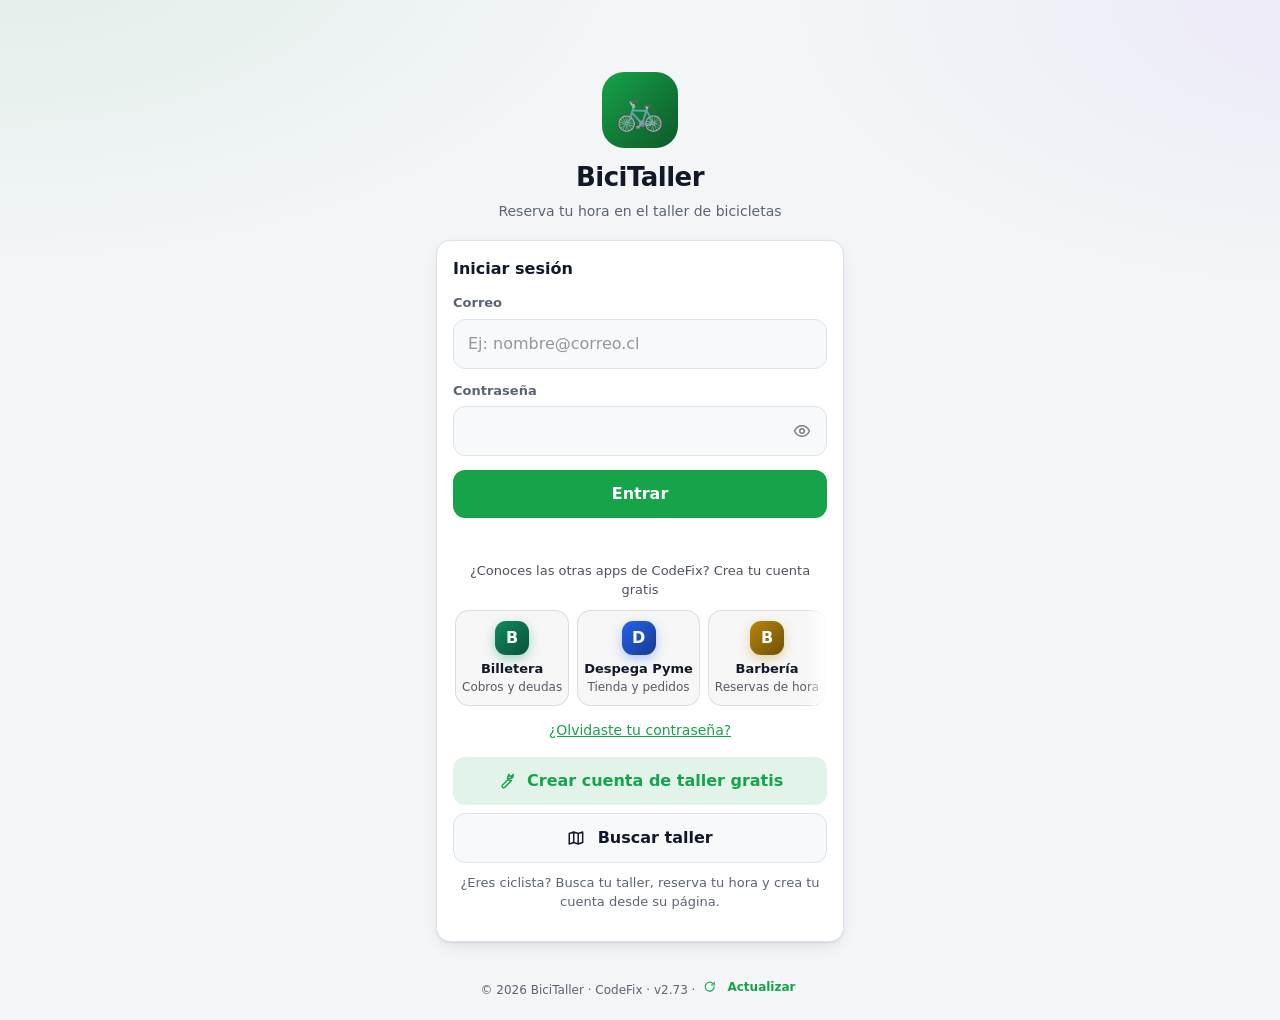
==== commit 529eacd8: "G35: Billetera, BiciTaller y Estaciona pasan al núcleo 2.71 (modulos.js, qr.js, dominio.sql); 🔒 3 cl" ====
--- a/index.html
+++ b/index.html
@@ -8,6 +8,7 @@
 <link rel="manifest" href="manifest.webmanifest">
 <link rel="icon" href="icons/icon-192.png">
 <link rel="apple-touch-icon" href="icons/icon-192.png">
+<link rel="stylesheet" href="shared/vendor/bootstrap-utilities.min.css">
 <link rel="stylesheet" href="shared/app.css?v=2.2">
 <link rel="stylesheet" href="shared/tema.css">
 <style>
@@ -17,6 +18,7 @@
     background: linear-gradient(135deg, var(--brand), color-mix(in srgb, var(--brand) 55%, #000)); color: #fff; }
   .marca h1 { margin: 0; font-size: 26px; letter-spacing: -.02em; }
 </style>
+<script src="shared/seguro.js"></script>
 <script src="shared/carga.js"></script>
 <script src="shared/humano.js"></script>
 </head>
@@ -115,5 +117,6 @@
 <script src="shared/premium.js"></script>
 <script src="shared/ayuda.js"></script>
 <script src="shared/datos.js"></script>
+<script src="shared/vitrina.js"></script>
 </body>
 </html>
--- a/shared/tema.css
+++ b/shared/tema.css
@@ -177,6 +177,9 @@
 /* Los textos siempre caben en su cuadro (palabras largas, correos y links se cortan bien) */
 .card, .tarjeta, .item, .cfx-grilla > *, .kpi, .stats > *, dialog, .modal-caja, .sheet, .hoja { overflow-wrap: anywhere; min-width: 0; }
 h1, h2, h3 { overflow-wrap: anywhere; }
+/* Botones: nunca partir una palabra a la mitad ("Efectiv-o"); en celular angosto, menos relleno para que quepa. */
+button, .btn, .chip, .pill { overflow-wrap: normal; word-break: normal; }
+@media (max-width: 360px) { .card button, .card .btn, .tarjeta button { padding-left: 10px; padding-right: 10px; gap: 4px; } }
 .cfx-grilla > button, .cfx-grilla > a { text-wrap: balance; }
 /* Tarjetas de menú (Ajustes / Más): el ícono en su cuadro con brillo de la marca */
 .cfx-aj > button > span:first-child { display: grid; place-items: center; width: 44px; height: 44px; border-radius: 14px; font-size: 22px !important;
@@ -248,16 +251,16 @@
 .cfx-desliza { overflow-x: auto !important; flex-wrap: nowrap !important; scrollbar-width: none; scroll-snap-type: x proximity; }
 .cfx-desliza::-webkit-scrollbar { display: none; }
 .cfx-desliza > * { flex: none !important; scroll-snap-align: start; }
-.cfx-desliza.cfx-d-der { -webkit-mask-image: linear-gradient(90deg, #000 calc(100% - 36px), transparent); mask-image: linear-gradient(90deg, #000 calc(100% - 36px), transparent); }
-.cfx-desliza.cfx-d-izq { -webkit-mask-image: linear-gradient(90deg, transparent, #000 36px); mask-image: linear-gradient(90deg, transparent, #000 36px); }
-.cfx-desliza.cfx-d-izq.cfx-d-der { -webkit-mask-image: linear-gradient(90deg, transparent, #000 36px, #000 calc(100% - 36px), transparent); mask-image: linear-gradient(90deg, transparent, #000 36px, #000 calc(100% - 36px), transparent); }
+.cfx-desliza.cfx-d-der { -webkit-mask-image: linear-gradient(90deg, #000 calc(100% - 22px), transparent); mask-image: linear-gradient(90deg, #000 calc(100% - 22px), transparent); }
+.cfx-desliza.cfx-d-izq { -webkit-mask-image: linear-gradient(90deg, transparent, #000 22px); mask-image: linear-gradient(90deg, transparent, #000 22px); }
+.cfx-desliza.cfx-d-izq.cfx-d-der { -webkit-mask-image: linear-gradient(90deg, transparent, #000 22px, #000 calc(100% - 22px), transparent); mask-image: linear-gradient(90deg, transparent, #000 22px, #000 calc(100% - 22px), transparent); }
 /* Botones: el texto en una línea y el ícono al centro con el texto. */
 button, .btn, a.btn, .chip { align-items: center; }
 .chip, .seg > button, .tabs > button, .cp-tabs > button { white-space: nowrap; }
 /* ===== Núcleo 2.20 · Lo último de cada pestaña nunca queda bajo la barra ni el + (barra 62 px + mitad del + + 16 px) ===== */
 @media (max-width: 899px) {
-  body.cfx-con-barra { padding-bottom: calc(112px + env(safe-area-inset-bottom)) !important; }
-  body.cfx-con-barra .cfx-pad-barra { padding-bottom: calc(112px + env(safe-area-inset-bottom)) !important; }
+  body.cfx-con-barra { padding-bottom: calc(136px + env(safe-area-inset-bottom)) !important; }
+  body.cfx-con-barra .cfx-pad-barra { padding-bottom: calc(136px + env(safe-area-inset-bottom)) !important; }
 }
 /* Botones chicos (chips, ✕) con alto táctil de 40 px */
 button.chip, a.chip, [role="button"].chip { min-height: 40px; }
@@ -280,3 +283,35 @@
 }
 @media (min-width: 900px) { .cfx-barra-asa { display: none !important; } }
 @media (prefers-reduced-motion: reduce) { nav.cfx-barra { transition: none !important; } }
+/* ===== Núcleo 2.40 · U14 ===== */
+/* Etiquetas PRO/FREE/números: nunca se parten ("PR / O") ni se achican en una fila. */
+.pill, .pill.pro, .pill.gold, .cfx-plan { white-space: nowrap; flex: none; }
+/* Cifras: ícono arriba, número y texto abajo, sin cortes (CodeFix: <div class="cfx-cifras"><div><i>🔔</i><b>3</b><span>con avisos</span></div>…</div>). */
+.cfx-cifras { width: 100%; box-sizing: border-box; display: grid; grid-template-columns: repeat(auto-fit, minmax(90px, 1fr)); gap: 8px; margin: 8px 0; list-style: none; padding: 0; }
+.cfx-cifras > * { display: flex; flex-direction: column; align-items: center; justify-content: flex-start; gap: 2px; text-align: center; padding: 10px 6px; border-radius: 12px; background: var(--cfx-suave, rgba(127,127,127,.08)); min-width: 0; }
+.cfx-cifras i { font-style: normal; font-size: 20px; line-height: 1; color: var(--cfx-acento, currentColor); }
+.cfx-cifras i svg, .cfx-cifras i .ic-e { width: 22px !important; height: 22px !important; margin: 0 !important; }
+.cfx-cifras b { font-size: 20px; line-height: 1.2; }
+.cfx-cifras span { font-size: 12px; line-height: 1.25; color: var(--cfx-texto-2, #5b6472); overflow-wrap: anywhere; }
+
+/* ---------- G20 · H1 Ultra responsivo (núcleo 2.57). Bootstrap 5.3.8 (solo utilidades: d-flex, gap-2, text-truncate, rounded-circle…) va en vendor/. ----------
+   Orilla pareja a los lados (16 px; 12 px en teléfonos de 360 o menos). Las tiras que se deslizan de lado empiezan y terminan en la orilla:
+   el difuminado cae sobre ese margen y no tapa la primera ni la última pestaña. */
+:root { --cfx-orilla: 16px; }
+@media (max-width: 360px) { :root { --cfx-orilla: 12px; } }
+.cfx-desliza { scroll-padding-inline: var(--cfx-orilla); }
+nav.tabs.sub.cfx-desliza, main > .cfx-desliza, .view > .cfx-desliza, main > section > .cfx-desliza { padding-left: var(--cfx-orilla) !important; padding-right: var(--cfx-orilla) !important; }
+main > .cfx-desliza, .view > .cfx-desliza, main > section > .cfx-desliza { margin-left: calc(-1 * var(--cfx-orilla)) !important; margin-right: calc(-1 * var(--cfx-orilla)) !important; }
+@media (max-width: 360px) { main { padding-left: var(--cfx-orilla) !important; padding-right: var(--cfx-orilla) !important; } }
+/* Íconos solos (sin palabras): botón redondo (ayuda.js marca .cfx-redondo). */
+.cfx-redondo { border-radius: 50% !important; padding: 0 !important; display: inline-grid !important; place-items: center;
+  width: var(--cfx-r, 40px) !important; height: var(--cfx-r, 40px) !important; min-width: 0 !important; min-height: 0 !important; flex: none !important; align-self: center; }
+/* Texto corto en el botón y la explicación abajo, sola y chica. */
+.cfx-nota-btn { display: block; margin: 6px 2px 0; font-size: 12.5px; line-height: 1.35; color: var(--cfx-texto-2, var(--muted, #5b6472)); }
+.cfx-nota-btn + button, .cfx-nota-btn + .btns { margin-top: 6px; }
+/* Nada se sale del ancho: imágenes, tablas y textos largos (correos, links) se ajustan. */
+img, video, canvas, svg { max-width: 100%; }
+.card, .tarjeta, .cfx-hm-zona { min-width: 0; overflow-wrap: anywhere; }
+.card button, .card .btn, .tarjeta button { overflow-wrap: normal; }
+/* G27: deslizar un menú de pestañas mueve solo ese menú (el gesto no pasa a la página ni a otro menú). */
+nav.tabs.sub, [role=tablist], [data-cfx-pestanas], .seg, .segs, .seg2, .tabs2, nav.cfx-barra { overscroll-behavior-x: contain; }
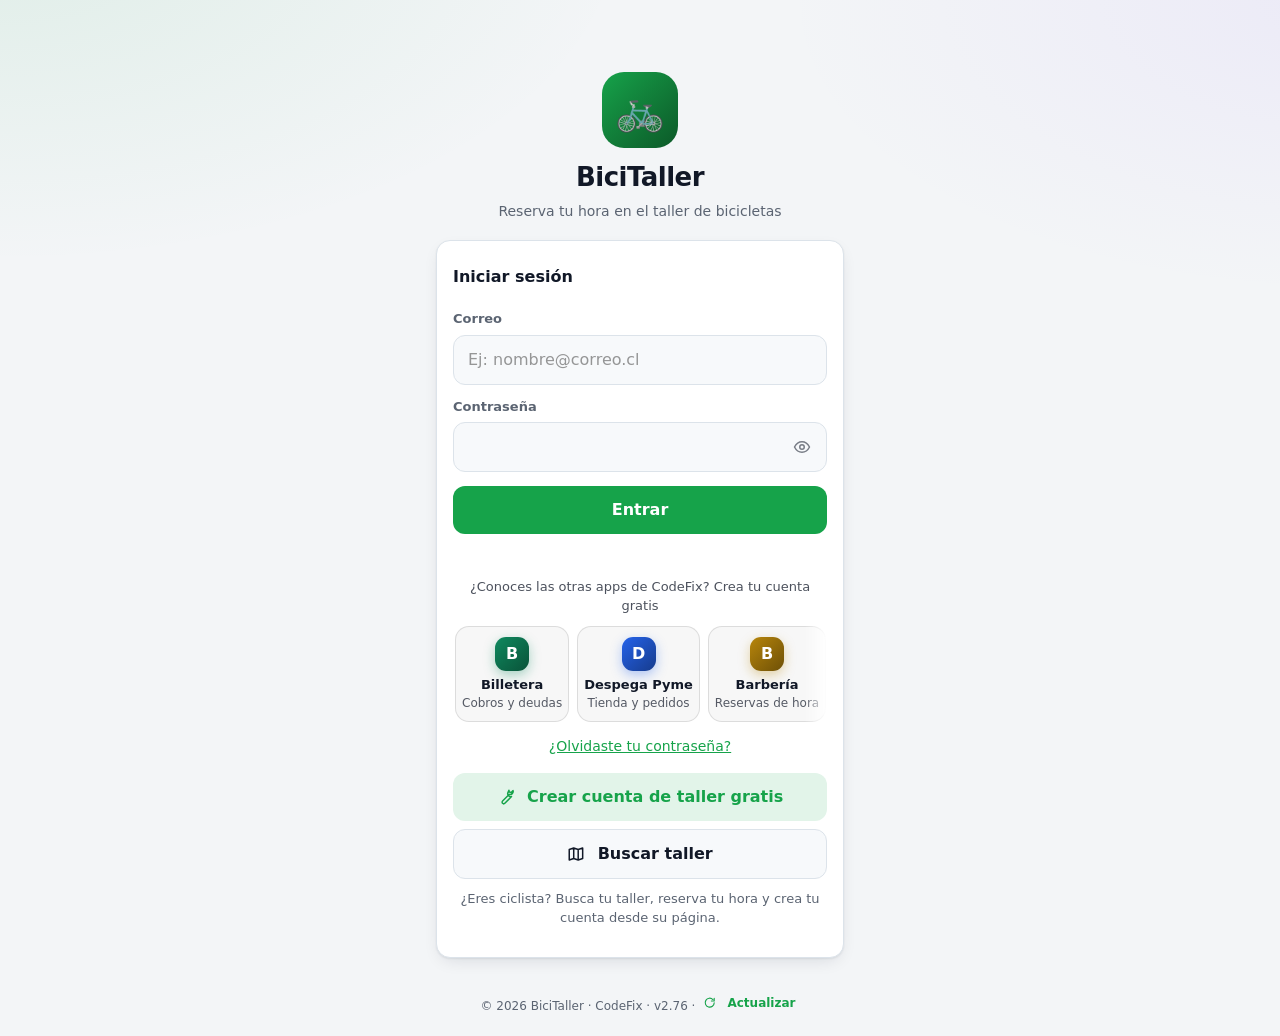
==== commit fc33718b: "G42a/b/c/k/d · Núcleo universal 2.75: ⬆️ subir, 🪟 ventanas (✕+Cerrar / ← Volver), 📌 títulos fijos, ✋" ====
--- a/index.html
+++ b/index.html
@@ -118,5 +118,6 @@
 <script src="shared/ayuda.js"></script>
 <script src="shared/datos.js"></script>
 <script src="shared/vitrina.js"></script>
+<script src="shared/ui.js"></script>
 </body>
 </html>
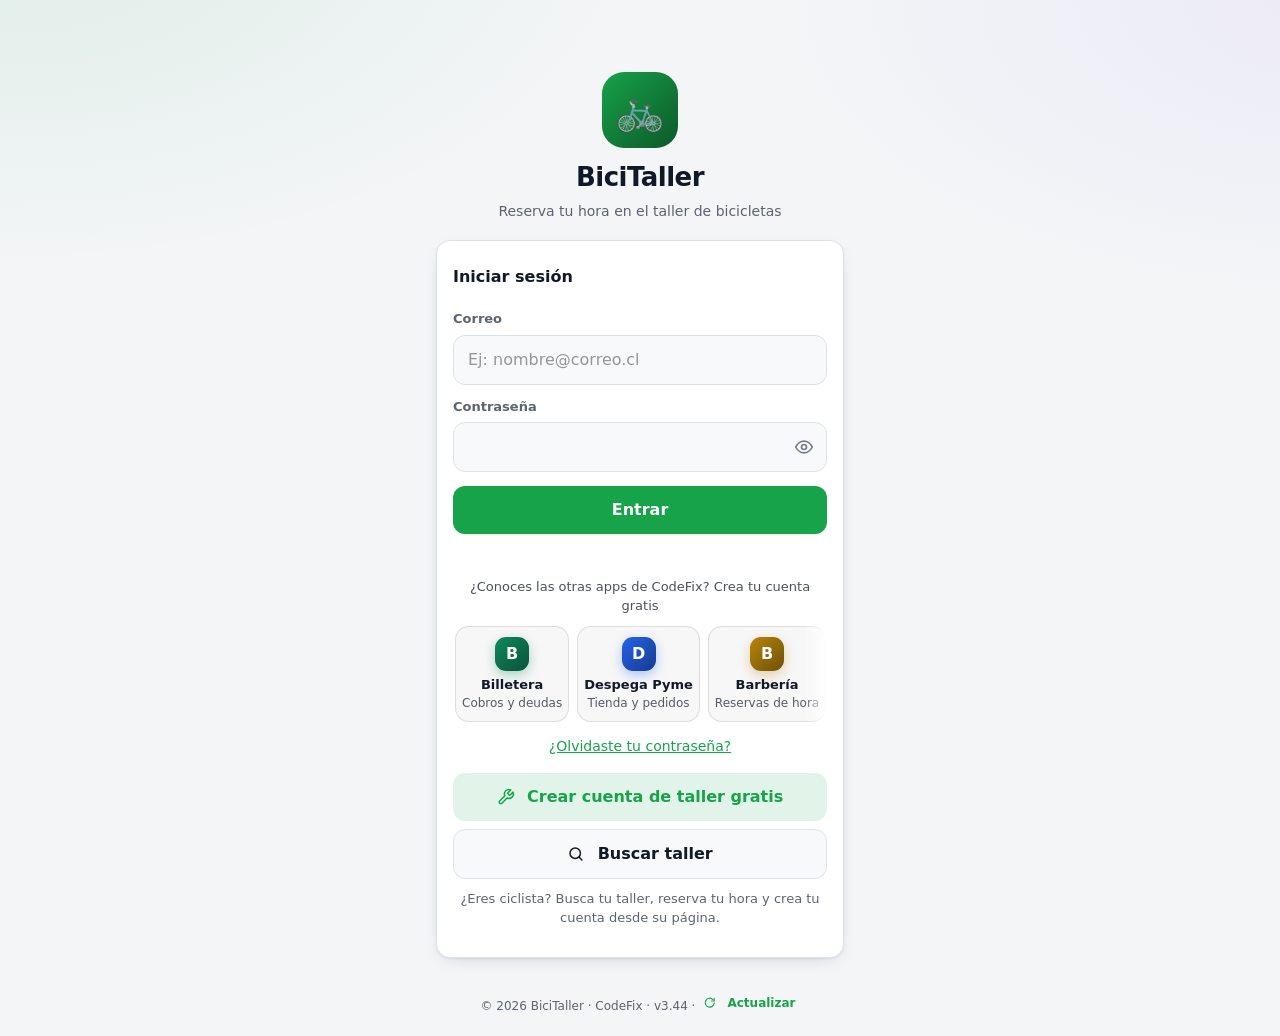
==== commit 96821cdd: "G138: errores de Josué 21/11 · núcleo 3.34 (micrófono en su esquina, teclado sin subir la cabecera, " ====
--- a/index.html
+++ b/index.html
@@ -2,7 +2,7 @@
 <html lang="es">
 <head>
 <meta charset="utf-8">
-<meta name="viewport" content="width=device-width, initial-scale=1, viewport-fit=cover">
+<meta name="viewport" content="width=device-width, initial-scale=1, viewport-fit=cover, interactive-widget=resizes-content">
 <meta name="theme-color" content="#16a34a">
 <title>BiciTaller</title>
 <link rel="manifest" href="manifest.webmanifest">
--- a/shared/app.css
+++ b/shared/app.css
@@ -189,7 +189,7 @@
 dialog { border: 0; border-radius: var(--r); padding: 0; width: min(560px, calc(100vw - 24px)); max-height: calc(100vh - 40px);
   background: var(--card); color: var(--text); box-shadow: 0 20px 60px rgba(0, 0, 0, .35); }
 dialog::backdrop { background: rgba(15, 23, 42, .55); }
-dialog .card { margin: 0; border: 0; box-shadow: none; }
+dialog .card { margin: 0 0 12px; border: 0; box-shadow: none; } /* G81 a: espacio entre cards */
 #toast { position: fixed; left: 50%; bottom: calc(92px + env(safe-area-inset-bottom)); transform: translateX(-50%) translateY(14px);
   background: var(--text); color: var(--card); padding: 12px 18px; border-radius: 14px; font-weight: 500; opacity: 0;
   pointer-events: none; transition: .22s; max-width: 92vw; z-index: 100; text-align: center; }
@@ -217,6 +217,11 @@
 .items .it input[data-k=nombre] { grid-column: 1 / -1; }
 .items .it input { padding: 9px 10px; }
 .items .it button { padding: 6px; }
+.items .it .ap { grid-column: 1 / -1; font-size: 13px; font-weight: 700; margin-top: -2px; }
+.items .it .fd { grid-column: 1 / -1; display: flex; gap: 8px; align-items: center; margin-top: -2px; font-size: 13px; }
+.items .it .fd img { width: 56px; height: 56px; object-fit: cover; border-radius: 8px; cursor: zoom-in; background: var(--cfx-borde, #e2e8f0); }
+.items .it .fd label { margin: 0; cursor: pointer; color: var(--brand); font-weight: 700; }
+.items .it .ap.si { color: var(--ok); } .items .it .ap.no { color: var(--bad); } .items .it .ap.pend { color: var(--warn); }
 .tl { list-style: none; padding: 0; margin: 10px 0 0; }
 .tl li { position: relative; padding: 0 0 14px 26px; color: var(--muted); font-size: 14px; }
 .tl li::before { content: ''; position: absolute; left: 5px; top: 6px; width: 11px; height: 11px; border-radius: 50%; background: var(--line); }
@@ -248,3 +253,6 @@
 .flotante.cfx-esconde { opacity: 0; transform: scale(.8); pointer-events: none; }
 .cfx-cab > .flotante.en-cab { position: relative; right: auto; bottom: auto; width: 36px; height: 36px; min-height: 0; font-size: 16px; display: grid; place-items: center; box-shadow: 0 1px 3px rgba(15, 23, 42, .12); }
 .cfx-cab > .flotante.en-cab svg { width: 20px; height: 20px; margin: 0; }
+
+/* G91 🚲 horario: las horas caben a 320 px */
+input[type=time].hora { min-width: 0; flex: 1 1 0; padding: 8px 4px; font-size: 15px; text-align: center; }
--- a/shared/tema.css
+++ b/shared/tema.css
@@ -38,6 +38,11 @@
 /* Detalles comunes que dan la misma "familia" sin cambiar cómo funciona cada pantalla */
 body { font-family: var(--cfx-letra); -webkit-font-smoothing: antialiased; }
 input, select, textarea, button { font-family: inherit; }
+/* G87 G 🔤 Los textos se quedan dentro de su caja: una palabra o link largo se parte en vez de salirse del borde.
+   La barra de abajo y lo que la app corta con "…" (nowrap) no cambian. */
+body { overflow-wrap: anywhere; }
+:is(h1, h2, h3, h4, p, li, label, td, th, small, b, strong, .card, .tarjeta) { overflow-wrap: anywhere; min-width: 0; }
+pre, code, kbd { white-space: pre-wrap; overflow-wrap: anywhere; }
 :focus-visible { outline: 3px solid color-mix(in srgb, var(--brand, var(--marca, #2563eb)) 45%, transparent); outline-offset: 2px; }
 /* ===== Núcleo 1.2 · Barra de abajo común (nucleo/barra.js): [principal][principal][ + ][principal][Más] =====
    En celulares y tablets. En computador cada app mantiene su menú (barra lateral, etc.). */
@@ -63,8 +68,8 @@
     font-size: 21px !important; line-height: 1 !important; background: none !important; box-shadow: none !important; border-radius: 0 !important; color: inherit !important;
   }
   nav.cfx-barra svg { width: 23px !important; height: 23px !important; display: block; margin: 0 auto; }
-  nav.cfx-barra > .on, nav.cfx-barra > .activo, nav.cfx-barra > [aria-current="page"] { color: var(--brand, var(--marca, #2563eb)) !important; }
-  nav.cfx-barra > .on::before, nav.cfx-barra > .activo::before { content: ''; position: absolute; top: 0; left: 30%; right: 30%; height: 3px; border-radius: 0 0 3px 3px; background: currentColor; }
+  nav.cfx-barra > .on, nav.cfx-barra > .activo, nav.cfx-barra > [aria-current="page"], nav.cfx-barra > .cfx-mas-on { color: var(--brand, var(--marca, #2563eb)) !important; }
+  nav.cfx-barra > .on::before, nav.cfx-barra > .activo::before, nav.cfx-barra > .cfx-mas-on::before { content: ''; position: absolute; top: 0; left: 30%; right: 30%; height: 3px; border-radius: 0 0 3px 3px; background: currentColor; }
   /* El + grande, con color, un poco más arriba que el resto */
   nav.cfx-barra > .cfx-mas { overflow: visible; color: var(--cfx-texto) !important; font-size: 0 !important; justify-content: center !important; }  /* solo el +, sin texto */
   nav.cfx-barra > .cfx-mas::before { display: none; }
@@ -261,6 +266,9 @@
 @media (max-width: 899px) {
   body.cfx-con-barra { padding-bottom: calc(136px + env(safe-area-inset-bottom)) !important; }
   body.cfx-con-barra .cfx-pad-barra { padding-bottom: calc(136px + env(safe-area-inset-bottom)) !important; }
+  /* G116: con el pie al final, el pie mismo deja el espacio del + (sin hueco grande debajo). */
+  body.cfx-con-barra.cfx-con-pie { padding-bottom: calc(66px + env(safe-area-inset-bottom)) !important; }
+  body.cfx-con-barra.cfx-con-pie .cfx-pie { padding-bottom: 30px !important; }
 }
 /* Botones chicos (chips, ✕) con alto táctil de 40 px */
 button.chip, a.chip, [role="button"].chip { min-height: 40px; }
@@ -280,6 +288,8 @@
     border: 0; background: none; cursor: pointer; display: none; place-items: center; -webkit-tap-highlight-color: transparent; }
   .cfx-barra-asa::before { content: ''; width: 44px; height: 5px; border-radius: 3px; background: var(--cfx-texto-2, #5b6472); opacity: .55; box-shadow: 0 0 0 2px var(--cfx-tarjeta, #fff); }
   html.cfx-barra-oculta .cfx-barra-asa { display: grid; }
+  /* G138: escribiendo (teclado abierto) la barra de abajo y su asa no ocupan espacio */
+  html.cfx-teclado nav.cfx-barra, html.cfx-teclado .cfx-barra-asa { display: none !important; }
 }
 @media (min-width: 900px) { .cfx-barra-asa { display: none !important; } }
 @media (prefers-reduced-motion: reduce) { nav.cfx-barra { transition: none !important; } }
@@ -315,3 +325,53 @@
 .card button, .card .btn, .tarjeta button { overflow-wrap: normal; }
 /* G27: deslizar un menú de pestañas mueve solo ese menú (el gesto no pasa a la página ni a otro menú). */
 nav.tabs.sub, [role=tablist], [data-cfx-pestanas], .seg, .segs, .seg2, .tabs2, nav.cfx-barra { overscroll-behavior-x: contain; }
+
+/* G58 🎨 Íconos parejos: el azul de los íconos es el color de la app, y con "Colores a tu gusto → Íconos" cambian TODOS
+   (menús, títulos, tarjetas, pestañas y botones sin relleno). Verde, rojo y ámbar siguen diciendo bien/mal/ojo. */
+html .ic-e.azul { color: var(--brand, var(--marca, #2563eb)); }
+html.cfx-col-ico .ic-e:not(.verde):not(.rojo):not(.ambar):not(.oro) { color: var(--cfx-icono) !important; }
+html.cfx-col-ico :is(button, .btn, .chip, [role=tab]):not(.ghost):not(.lnk):not(.alt):not(.sec):not(.cfx-fila):not(:is(nav.tabs, .seg, .segs, .tabs2) button:not(.on):not(.activo)) .ic-e:not(.verde):not(.rojo):not(.ambar):not(.oro) { color: inherit !important; }
+html.cfx-col-ico :is(nav.tabs, .seg, .segs, .tabs2) button:not(.on):not(.activo) .ic-e { color: var(--cfx-icono) !important; }
+
+/* ---------- G42e · Bootstrap 5.3.8 conectado al diseño CodeFix (núcleo 2.78) ----------
+   Las utilidades de Bootstrap (text-body-secondary, border, rounded-*, shadow, link-*…) usan los MISMOS colores de la app:
+   claro/oscuro, color de marca, Pro y 🎨 Colores a tu gusto (todo sale de var(--cfx-*)). No se carga el Bootstrap completo:
+   sus .btn/.card/.modal/.row/.toast chocarían con los de las apps. */
+:root, :root[data-bs-theme] {
+  --bs-body-bg: var(--cfx-fondo); --bs-body-color: var(--cfx-texto); --bs-emphasis-color: var(--cfx-texto);
+  --bs-secondary-color: var(--cfx-texto-2); --bs-tertiary-color: var(--cfx-texto-2); --bs-secondary-bg: var(--cfx-campo); --bs-tertiary-bg: var(--cfx-tarjeta);
+  --bs-border-color: var(--cfx-borde); --bs-border-color-translucent: color-mix(in srgb, var(--cfx-borde) 70%, transparent);
+  --bs-border-radius: var(--cfx-radio-chico); --bs-border-radius-sm: 8px; --bs-border-radius-lg: var(--cfx-radio); --bs-border-radius-xl: 20px; --bs-border-radius-xxl: 28px;
+  --bs-font-sans-serif: var(--cfx-letra); --bs-body-font-family: var(--cfx-letra);
+  --bs-primary: var(--brand, var(--marca, #2563eb)); --bs-link-color: var(--brand, var(--marca, #2563eb)); --bs-link-hover-color: var(--brand, var(--marca, #2563eb));
+  --bs-success: var(--cfx-ok); --bs-danger: var(--cfx-mal); --bs-warning: var(--cfx-aviso);
+  --bs-box-shadow: var(--cfx-sombra); --bs-box-shadow-sm: 0 1px 3px rgba(15, 23, 42, .1); --bs-focus-ring-color: color-mix(in srgb, var(--brand, var(--marca, #2563eb)) 30%, transparent);
+}
+/* G81 a · botones de un toque (chips) del núcleo: fila que envuelve, activo con el color de la app. */
+.cfx-chips { display: flex; flex-wrap: wrap; gap: 8px; margin: 4px 0 8px; }
+.cfx-chips .cfx-chip { flex: 1 1 auto; min-width: 0; min-height: 38px; padding: 6px 10px; border-radius: 999px; border: 1px solid var(--cfx-borde, #d0d5dd); background: transparent; color: inherit; font: inherit; font-size: 15px; line-height: 1.2; font-weight: 600; cursor: pointer; box-shadow: none; }
+.cfx-chips .cfx-chip.on { background: var(--brand, var(--marca, #2563eb)); border-color: var(--brand, var(--marca, #2563eb)); color: var(--cfx-mas-ink, #fff); }
+
+/* G113 b · 🗂️ CFX_CAJA (ui.js): elegir entre muchas opciones = botón con la elegida (imagen/ícono + nombre ▾);
+   al tocarlo se abre la lista hacia abajo. Misma caja en las 6 apps y el CM (antes: MisApps.cajaApps solo en el CM). */
+.ca { margin: 4px 0 10px; border: 1px solid var(--cfx-borde, #dce3ea); border-radius: 16px; background: var(--cfx-tarjeta, #fff); overflow: hidden; }
+.ca .ca-btn, .ca .ca-op { display: flex; align-items: center; gap: 12px; width: 100%; min-height: 56px; padding: 8px 12px; margin: 0; border: 0; border-radius: 0; background: transparent; color: var(--cfx-texto, #111827); text-align: left; font: inherit; box-shadow: none; cursor: pointer; }
+.ca .ca-img { flex: none; width: 40px; height: 40px; border-radius: 10px; object-fit: cover; background: color-mix(in srgb, var(--cfx-texto, #111827) 8%, transparent); display: inline-flex; align-items: center; justify-content: center; font-size: 20px; }
+.ca .ca-img.sin { display: inline-block; border: 1px solid var(--cfx-borde, #dce3ea); }
+.ca .ca-img.ca-punto { width: 14px; height: 14px; border-radius: 50%; margin: 0 13px; }
+.ca .ca-txt { flex: 1; min-width: 0; display: flex; flex-direction: column; line-height: 1.2; }
+.ca .ca-txt b { font-size: 16px; overflow: hidden; text-overflow: ellipsis; white-space: nowrap; }
+.ca .ca-txt small { font-size: 12.5px; color: var(--cfx-texto-2, #6b7280); font-weight: 500; }
+.ca .ca-flecha { flex: none; width: 10px; height: 10px; border-right: 2.5px solid currentColor; border-bottom: 2.5px solid currentColor; transform: rotate(45deg); margin: 0 6px 4px; opacity: .7; transition: transform .15s; }
+.ca.abierta .ca-flecha { transform: rotate(-135deg); margin-bottom: -4px; }
+.ca .ca-lista { border-top: 1px solid var(--cfx-borde, #dce3ea); padding: 4px 0; max-height: 60vh; overflow-y: auto; }
+.ca .ca-fila { display: flex; align-items: center; }
+.ca .ca-fila .ca-op { min-height: 52px; }
+.ca .ca-fila .ca-img:not(.ca-punto) { width: 34px; height: 34px; border-radius: 9px; font-size: 18px; }
+.ca .ca-fila.on .ca-op { background: color-mix(in srgb, var(--brand, var(--marca, #2563eb)) 12%, transparent); }
+.ca .ca-fila.on .ca-txt b { color: var(--brand, var(--marca, #2563eb)); }
+.ca .ca-ok { flex: none; font-weight: 800; color: var(--brand, var(--marca, #2563eb)); }
+.ca .ca-ed { display: flex; gap: 6px; padding-right: 10px; flex: none; }
+.ca .ca-ed button { min-height: 34px; padding: 0 10px; font-size: 13px; }
+.ca .ca-cambiar { display: block; margin: 6px 12px 8px auto; }
+@media (min-width: 900px) { .ca { max-width: 520px; } }
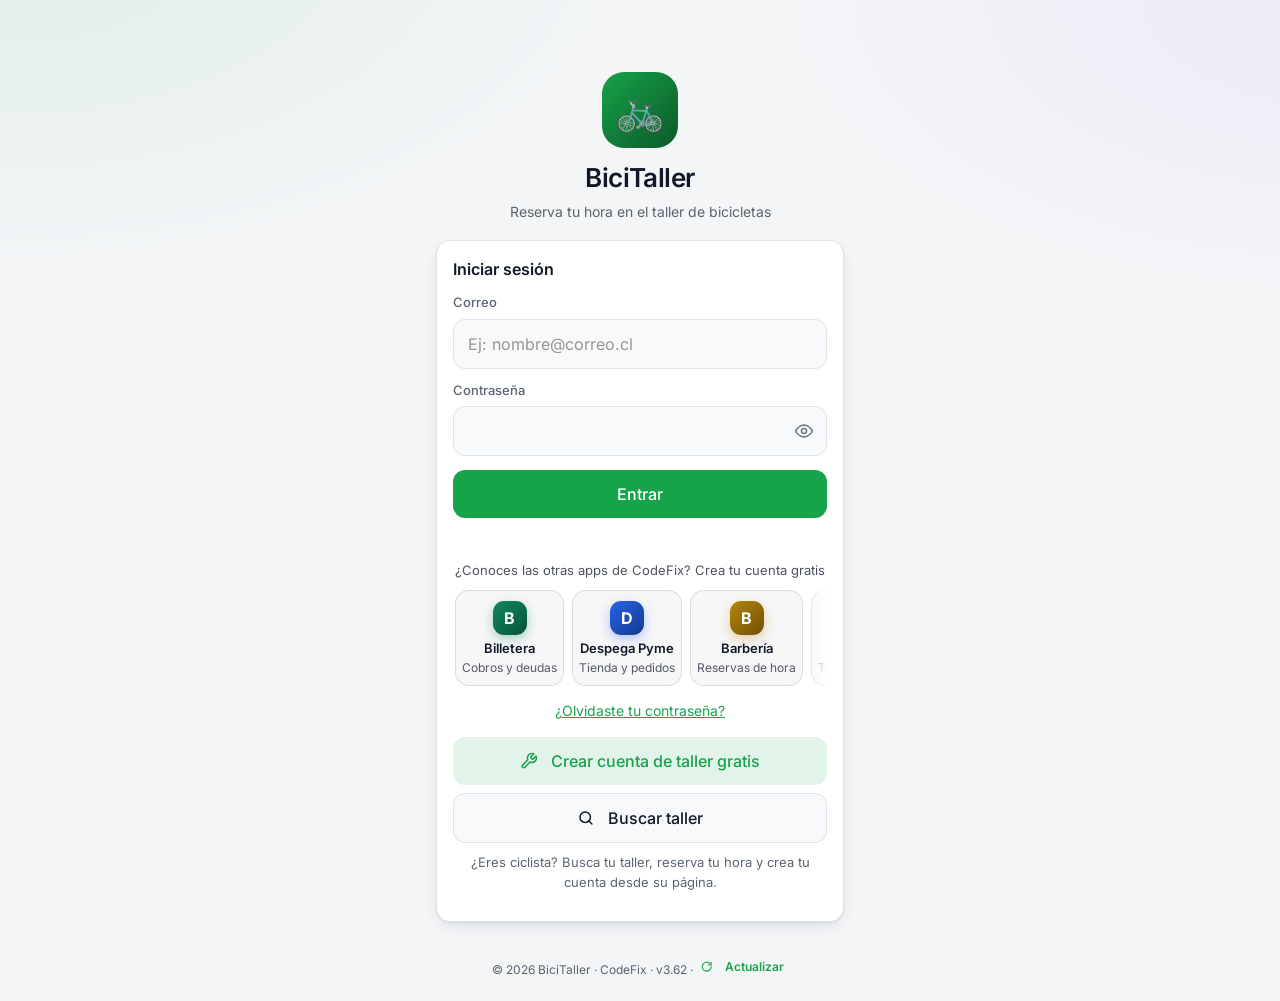
==== commit e4ad9a7c: "G157: 🔎 buscar y filtrar en el núcleo (CFX_FILTRO: búsqueda en la pantalla + filtros por fecha, tipo" ====
--- a/index.html
+++ b/index.html
@@ -119,5 +119,6 @@
 <script src="shared/datos.js"></script>
 <script src="shared/vitrina.js"></script>
 <script src="shared/ui.js"></script>
+<script src="shared/filtro.js"></script>
 </body>
 </html>
--- a/shared/tema.css
+++ b/shared/tema.css
@@ -3,11 +3,19 @@
    Cada app conserva SU color de marca (--brand / --marca), y el que elige el negocio en la app sigue mandando
    (se aplica en línea sobre <html> y le gana a este archivo). Se carga DESPUÉS del CSS propio de cada app.
    Las variables tienen los nombres de todas las apps (brand/bg/card/text… y marca/fondo/tarjeta/texto…). */
+/* G143 🔤 UNA letra para las 7 apps (alojada aquí: sin Google, funciona sin internet). Variables: todos los grosores en 1 archivo,
+   así Delgada/Normal/Gruesa se notan (la letra del sistema de Android solo trae 400/500/700). Se elige en Mi perfil → 🎨 Personalizar → 🔤 Letra. */
+@font-face { font-family: "CFX Inter"; font-style: normal; font-weight: 100 900; font-display: swap; src: url(vendor/letras/inter.woff2) format("woff2"); unicode-range: U+0000-00FF,U+0131,U+0152-0153,U+02BB-02BC,U+02C6,U+02DA,U+02DC,U+0304,U+0308,U+0329,U+2000-206F,U+20AC,U+2122,U+2191,U+2193,U+2212,U+2215,U+FEFF,U+FFFD; }
+@font-face { font-family: "CFX Roboto"; font-style: normal; font-weight: 100 900; font-display: swap; src: url(vendor/letras/roboto.woff2) format("woff2"); unicode-range: U+0000-00FF,U+0131,U+0152-0153,U+02BB-02BC,U+02C6,U+02DA,U+02DC,U+0304,U+0308,U+0329,U+2000-206F,U+20AC,U+2122,U+2191,U+2193,U+2212,U+2215,U+FEFF,U+FFFD; }
+@font-face { font-family: "CFX Open Sans"; font-style: normal; font-weight: 300 800; font-display: swap; src: url(vendor/letras/open-sans.woff2) format("woff2"); unicode-range: U+0000-00FF,U+0131,U+0152-0153,U+02BB-02BC,U+02C6,U+02DA,U+02DC,U+0304,U+0308,U+0329,U+2000-206F,U+20AC,U+2122,U+2191,U+2193,U+2212,U+2215,U+FEFF,U+FFFD; }
+@font-face { font-family: "CFX Montserrat"; font-style: normal; font-weight: 100 900; font-display: swap; src: url(vendor/letras/montserrat.woff2) format("woff2"); unicode-range: U+0000-00FF,U+0131,U+0152-0153,U+02BB-02BC,U+02C6,U+02DA,U+02DC,U+0304,U+0308,U+0329,U+2000-206F,U+20AC,U+2122,U+2191,U+2193,U+2212,U+2215,U+FEFF,U+FFFD; }
+@font-face { font-family: "CFX Nunito"; font-style: normal; font-weight: 200 1000; font-display: swap; src: url(vendor/letras/nunito.woff2) format("woff2"); unicode-range: U+0000-00FF,U+0131,U+0152-0153,U+02BB-02BC,U+02C6,U+02DA,U+02DC,U+0304,U+0308,U+0329,U+2000-206F,U+20AC,U+2122,U+2191,U+2193,U+2212,U+2215,U+FEFF,U+FFFD; }
 :root {
   --cfx-fondo: #f3f5f7; --cfx-tarjeta: #ffffff; --cfx-campo: #f7f9fb; --cfx-texto: #111827; --cfx-texto-2: #5b6472;
   --cfx-borde: #dce3ea; --cfx-sombra: 0 1px 2px rgba(15, 23, 42, .07), 0 6px 18px -6px rgba(15, 23, 42, .14);
   --cfx-radio: 14px; --cfx-radio-chico: 12px;
-  --cfx-letra: system-ui, -apple-system, "Segoe UI", Roboto, "Helvetica Neue", Arial, sans-serif;
+  --cfx-letra-sis: system-ui, -apple-system, "Segoe UI", Roboto, "Helvetica Neue", Arial, sans-serif;
+  --cfx-letra: "CFX Inter", var(--cfx-letra-sis);
   --cfx-ok: #16a34a; --cfx-mal: #dc2626; --cfx-aviso: #ea580c;
 }
 :root, :root[data-theme="light"] {
@@ -65,9 +73,12 @@
   nav.cfx-barra > a > small, nav.cfx-barra > button > small { font: inherit !important; margin: 0 !important; }
   nav.cfx-barra > a > span:first-child, nav.cfx-barra > button > span:first-child, nav.cfx-barra .cfx-ico {
     display: grid !important; place-items: center !important; width: 26px !important; height: 26px !important; margin: 0 auto !important; padding: 0 !important;
-    font-size: 21px !important; line-height: 1 !important; background: none !important; box-shadow: none !important; border-radius: 0 !important; color: inherit !important;
+    font-size: 21px !important; line-height: 1 !important; background: none !important; box-shadow: none !important; border-radius: 0 !important; color: inherit !important; transform: none !important; filter: none !important;
   }
   nav.cfx-barra svg { width: 23px !important; height: 23px !important; display: block; margin: 0 auto; }
+  /* G143: el ícono que viene de un emoji (iconos.js .ic-e) traía margen a la derecha: se aplastaba (18 px) y quedaba corrido. */
+  nav.cfx-barra .ic-e { display: grid !important; place-items: center !important; margin: 0 !important; width: auto !important; height: auto !important; }
+  nav.cfx-barra svg { flex: none !important; }
   nav.cfx-barra > .on, nav.cfx-barra > .activo, nav.cfx-barra > [aria-current="page"], nav.cfx-barra > .cfx-mas-on { color: var(--brand, var(--marca, #2563eb)) !important; }
   nav.cfx-barra > .on::before, nav.cfx-barra > .activo::before, nav.cfx-barra > .cfx-mas-on::before { content: ''; position: absolute; top: 0; left: 30%; right: 30%; height: 3px; border-radius: 0 0 3px 3px; background: currentColor; }
   /* El + grande, con color, un poco más arriba que el resto */
@@ -85,6 +96,57 @@
   nav.cfx-barra .badge, nav.cfx-barra .punto { position: absolute !important; top: 2px !important; left: calc(50% + 6px) !important; right: auto !important; }
   body.cfx-con-barra { padding-bottom: calc(78px + env(safe-area-inset-bottom)) !important; }
 }
+/* G140 🎨 Barra a tu gusto (Mi perfil → 🎨 Personalizar): tipo y tamaño. Solo celular y tablet; en computador queda el menú lateral. */
+@media (max-width: 899px) {
+  :root[data-cfx-btipo="flotante"] nav.cfx-barra, :root[data-cfx-btipo="pildora"] nav.cfx-barra {
+    left: 10px !important; right: 10px !important; bottom: calc(10px + env(safe-area-inset-bottom)) !important; padding: 6px 4px !important;
+    border: 1px solid var(--cfx-borde) !important; border-radius: 24px !important; box-shadow: 0 10px 28px rgba(15, 23, 42, .16) !important;
+  }
+  :root:is([data-cfx-btipo="flotante"], [data-cfx-btipo="pildora"]) body.cfx-con-barra { padding-bottom: calc(92px + env(safe-area-inset-bottom)) !important; }
+  :root[data-cfx-btipo="iconos"] nav.cfx-barra > :is(a, button):not(.cfx-mas):not(.cfx-x) { font-size: 0 !important; gap: 0 !important; justify-content: center !important; min-height: 48px !important; }
+  :root[data-cfx-btipo="iconos"] nav.cfx-barra > :is(a, button) > small { display: none !important; }
+  :root[data-cfx-btipo="iconos"] nav.cfx-barra > :is(a, button):not(.cfx-mas) > :is(span:first-child, .cfx-ico) { width: 30px !important; height: 30px !important; font-size: 25px !important; }
+  :root[data-cfx-btipo="etiquetas"] nav.cfx-barra > :is(a, button):not(.cfx-mas) { font-size: 12.5px !important; font-weight: 700 !important; gap: 4px !important; }
+  :root[data-cfx-btipo="pildora"] nav.cfx-barra > :is(.on, .activo, [aria-current="page"], .cfx-mas-on)::before { display: none !important; }
+  :root[data-cfx-btipo="pildora"] nav.cfx-barra > :is(.on, .activo, [aria-current="page"], .cfx-mas-on):not(.cfx-mas) > :is(span:first-child, .cfx-ico) {
+    width: 52px !important; border-radius: 999px !important; background: color-mix(in srgb, var(--brand, var(--marca, #2563eb)) 16%, transparent) !important;
+  }
+  :root[data-cfx-btam="chica"] nav.cfx-barra > :is(a, button):not(.cfx-mas) { min-height: 44px !important; font-size: 10px !important; }
+  :root[data-cfx-btam="chica"] nav.cfx-barra > :is(a, button):not(.cfx-mas) > :is(span:first-child, .cfx-ico) { width: 22px !important; height: 22px !important; font-size: 18px !important; }
+  :root[data-cfx-btam="chica"] nav.cfx-barra > :is(a, button):not(.cfx-mas) svg { width: 20px !important; height: 20px !important; }
+  :root[data-cfx-btam="grande"] nav.cfx-barra > :is(a, button):not(.cfx-mas) { min-height: 60px !important; font-size: 13px !important; }
+  :root[data-cfx-btam="grande"] nav.cfx-barra > :is(a, button):not(.cfx-mas) > :is(span:first-child, .cfx-ico) { width: 32px !important; height: 32px !important; font-size: 26px !important; }
+  :root[data-cfx-btam="grande"] nav.cfx-barra > :is(a, button):not(.cfx-mas) svg { width: 28px !important; height: 28px !important; }
+  :root[data-cfx-btam="grande"] nav.cfx-barra > .cfx-mas .cfx-ico, :root[data-cfx-btam="grande"] nav.cfx-barra > .cfx-mas > span:first-child, :root[data-cfx-btam="grande"] nav.cfx-barra > .cfx-mas > svg:first-child { width: 62px !important; height: 62px !important; }
+  :root[data-cfx-btam="grande"] body.cfx-con-barra { padding-bottom: calc(90px + env(safe-area-inset-bottom)) !important; }
+  :root[data-cfx-btam="grande"]:is([data-cfx-btipo="flotante"], [data-cfx-btipo="pildora"]) body.cfx-con-barra { padding-bottom: calc(104px + env(safe-area-inset-bottom)) !important; }
+}
+/* Vista previa de la barra dentro de 🎨 Personalizar (se ve igual en celular y computador). */
+.cfx-pe-prev { display: grid; grid-template-columns: repeat(var(--n, 5), minmax(0, 1fr)); align-items: end; margin: 6px 0 10px; padding: 6px 4px; border-top: 1px solid var(--cfx-borde);
+  background: var(--cfx-barra, var(--cfx-tarjeta)); color: var(--cfx-barra-ink, var(--cfx-texto-2)); border-radius: 12px; overflow: hidden; }
+.cfx-pe-prev > span { display: flex; flex-direction: column; align-items: center; gap: 3px; min-width: 0; font: 600 11px/1.15 var(--cfx-letra); white-space: nowrap; overflow: hidden; text-overflow: ellipsis; padding: 4px 2px; }
+.cfx-pe-prev > span > i { font-style: normal; display: grid; place-items: center; width: 26px; height: 26px; font-size: 21px; line-height: 1; }
+.cfx-pe-prev > span > i > * { width: 23px !important; height: 23px !important; font-size: inherit !important; margin: 0 !important; background: none !important; }
+.cfx-pe-prev > span.on { color: var(--cfx-barra-on, var(--brand, var(--marca, #2563eb))); }
+.cfx-pe-prev > b { display: grid; place-items: center; width: 44px; height: 44px; margin: 0 auto; border-radius: 50%; background: var(--brand, var(--marca, #2563eb)); color: var(--cfx-mas-ink, #111827); font-size: 24px; }
+.cfx-pe-prev[data-tipo="flotante"], .cfx-pe-prev[data-tipo="pildora"] { margin: 6px 8px 12px; border: 1px solid var(--cfx-borde); border-radius: 22px; box-shadow: 0 8px 20px rgba(15, 23, 42, .14); }
+.cfx-pe-prev[data-tipo="iconos"] > span { font-size: 0; gap: 0; } .cfx-pe-prev[data-tipo="iconos"] > span > i { font-size: 25px; width: 30px; height: 30px; }
+.cfx-pe-prev[data-tipo="etiquetas"] > span { font-size: 12.5px; font-weight: 700; }
+.cfx-pe-prev[data-tipo="pildora"] > span.on > i { width: 48px; border-radius: 999px; background: color-mix(in srgb, var(--brand, var(--marca, #2563eb)) 16%, transparent); }
+.cfx-pe-prev[data-tam="chica"] > span { font-size: 10px; } .cfx-pe-prev[data-tam="chica"] > span > i { font-size: 18px; width: 22px; height: 22px; }
+.cfx-pe-prev[data-tam="grande"] > span { font-size: 13px; } .cfx-pe-prev[data-tam="grande"] > span > i { font-size: 26px; width: 32px; height: 32px; }
+.cfx-pe-prev[data-tipo="iconos"] > span { font-size: 0 !important; }
+.cfx-pe-tipos { margin-bottom: 10px; }
+.cfx-pe-txt { display: grid; grid-template-columns: 34px 1fr auto; align-items: center; gap: 8px; margin: 6px 0; }
+.cfx-pe-txt > i { font-style: normal; display: grid; place-items: center; font-size: 20px; } .cfx-pe-txt > i > * { width: 22px !important; height: 22px !important; margin: 0 !important; background: none !important; }
+.cfx-pe-txt > input { min-width: 0; }
+.cfx-pe-txt > button { min-width: 40px; min-height: 40px; border-radius: 10px; border: 1px solid var(--cfx-borde); background: var(--cfx-campo); color: var(--cfx-texto); cursor: pointer; }
+.cfx-pe-temas { display: grid; grid-template-columns: repeat(auto-fill, minmax(92px, 1fr)); gap: 8px; margin: 6px 0 10px; }
+.cfx-pe-temas > button { display: flex; flex-direction: column; gap: 4px; padding: 6px; border-radius: 12px; border: 2px solid var(--cfx-borde); background: var(--cfx-tarjeta); color: var(--cfx-texto); font: 600 12px var(--cfx-letra); cursor: pointer; }
+.cfx-pe-temas > button.on { border-color: var(--brand, var(--marca, #2563eb)); }
+.cfx-pe-temas > button > .cfx-pe-mu { display: block; width: 100%; height: 26px; border-radius: 8px; border: 1px solid rgba(127, 127, 127, .3); }
+.cfx-pe-temas > button > b { font: inherit; text-align: center; }
+.cfx-pe-fab { width: 100%; margin: 24px 0 12px !important; /* G156: con aire arriba (estaba pegado) */ min-height: 44px; border-radius: 12px; border: 1px dashed var(--cfx-borde); background: none; color: var(--cfx-texto); font: 700 14px var(--cfx-letra); cursor: pointer; }
 /* Computador (900 px o más): la misma barra pasa a ser un menú lateral. Se ven todos los botones (sin "Más" ni repetidos) y el + arriba. */
 @media (min-width: 900px) {
   nav.cfx-barra {
@@ -107,6 +169,7 @@
     font-size: 19px !important; line-height: 1 !important; background: none !important; box-shadow: none !important; border-radius: 0 !important; color: inherit !important;
   }
   nav.cfx-barra svg { width: 20px !important; height: 20px !important; display: block; margin: 0 !important; padding: 0 !important; }
+  nav.cfx-barra .ic-e { margin: 0 !important; } nav.cfx-barra svg { flex: none !important; }
   nav.cfx-barra > .on, nav.cfx-barra > .activo, nav.cfx-barra > [aria-current="page"] {
     color: var(--brand, var(--marca, #2563eb)) !important; background: color-mix(in srgb, var(--brand, var(--marca, #2563eb)) 12%, transparent) !important;
   }
@@ -178,6 +241,8 @@
 .icono, .icon-btn, .btn-icono, .cfx-aj-volver, .icono-top {
   display: inline-grid; place-items: center; line-height: 1 !important; text-align: center; }
 .icono[hidden], .icon-btn[hidden], .btn-icono[hidden], .icono-top[hidden] { display: none !important; }
+/* G156: un contador con hidden (0 avisos) NUNCA se ve, aunque la app le ponga display. */
+.badge[hidden], .num[hidden], .punto[hidden] { display: none !important; }
 .icono > svg, .icon-btn > svg, .btn-icono > svg, .cfx-aj-volver > svg { display: block; margin: 0 !important; }
 /* Los textos siempre caben en su cuadro (palabras largas, correos y links se cortan bien) */
 .card, .tarjeta, .item, .cfx-grilla > *, .kpi, .stats > *, dialog, .modal-caja, .sheet, .hoja { overflow-wrap: anywhere; min-width: 0; }
@@ -375,3 +440,6 @@
 .ca .ca-ed button { min-height: 34px; padding: 0 10px; font-size: 13px; }
 .ca .ca-cambiar { display: block; margin: 6px 12px 8px auto; }
 @media (min-width: 900px) { .ca { max-width: 520px; } }
+/* G144 b · REGLA: insignia o botón redondo = círculo perfecto. .cfx-num: contador (1 cifra = círculo; más cifras = píldora). .cfx-redondo: botón de solo ícono. */
+.cfx-num { box-sizing: border-box; display: inline-flex !important; align-items: center; justify-content: center; padding: 0 !important; min-width: 0 !important; min-height: 1.75em; aspect-ratio: 1; border-radius: 99px !important; line-height: 1; }
+.cfx-redondo { aspect-ratio: 1; min-height: 0 !important; min-width: 0; flex: none; padding: 0 !important; display: inline-grid !important; place-items: center; border-radius: 50% !important; }
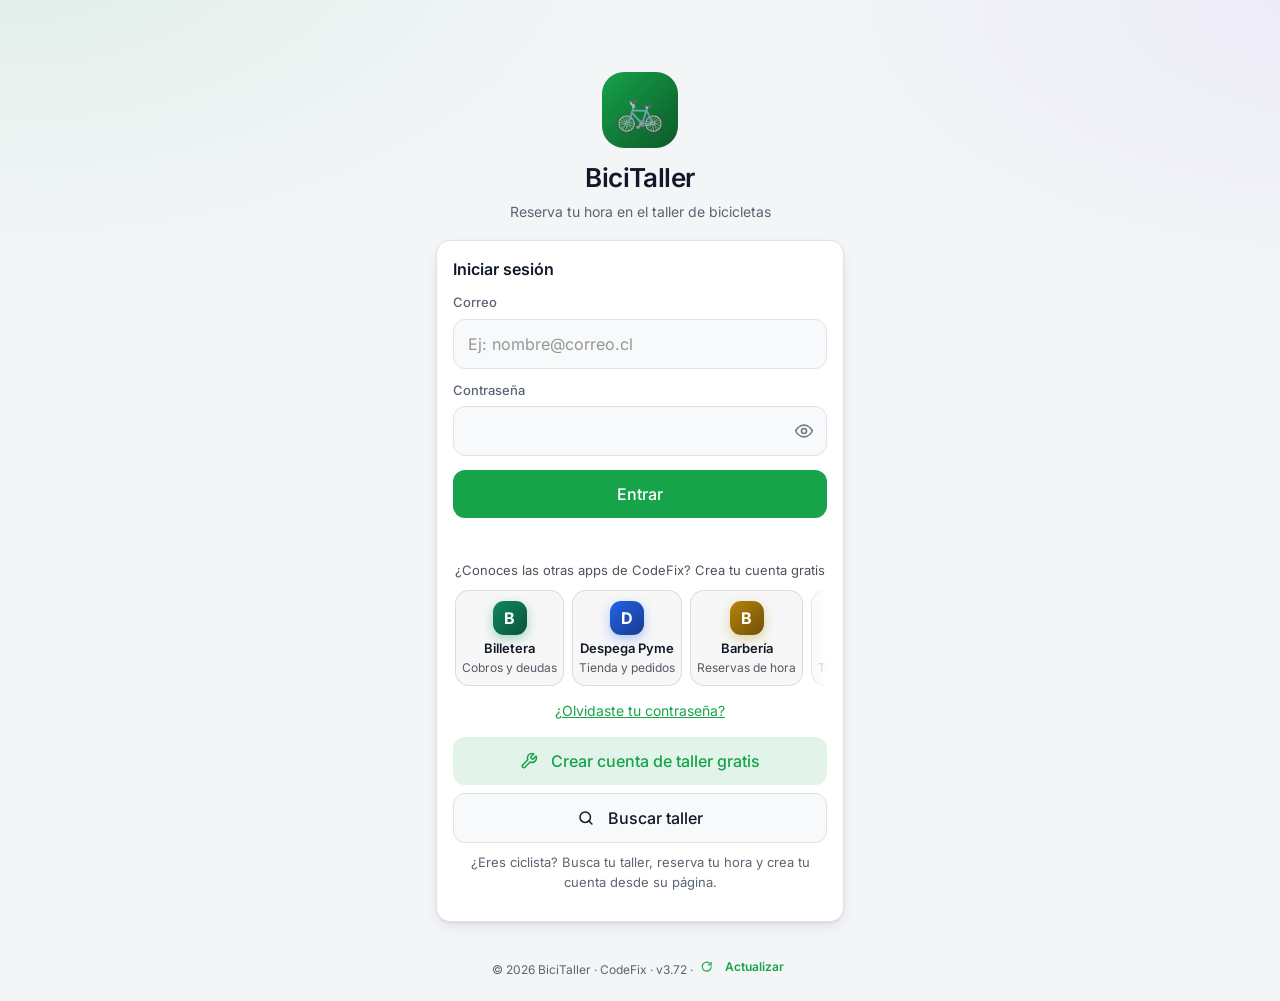
==== commit 23a2716b: "G164: máx. equipos por cuenta (núcleo equipos.js + sql/equipos.sql, CM → Control → 📱 Equipos, Mi per" ====
--- a/index.html
+++ b/index.html
@@ -18,6 +18,7 @@
     background: linear-gradient(135deg, var(--brand), color-mix(in srgb, var(--brand) 55%, #000)); color: #fff; }
   .marca h1 { margin: 0; font-size: 26px; letter-spacing: -.02em; }
 </style>
+<script src="shared/equipos.js"></script>
 <script src="shared/seguro.js"></script>
 <script src="shared/carga.js"></script>
 <script src="shared/humano.js"></script>
